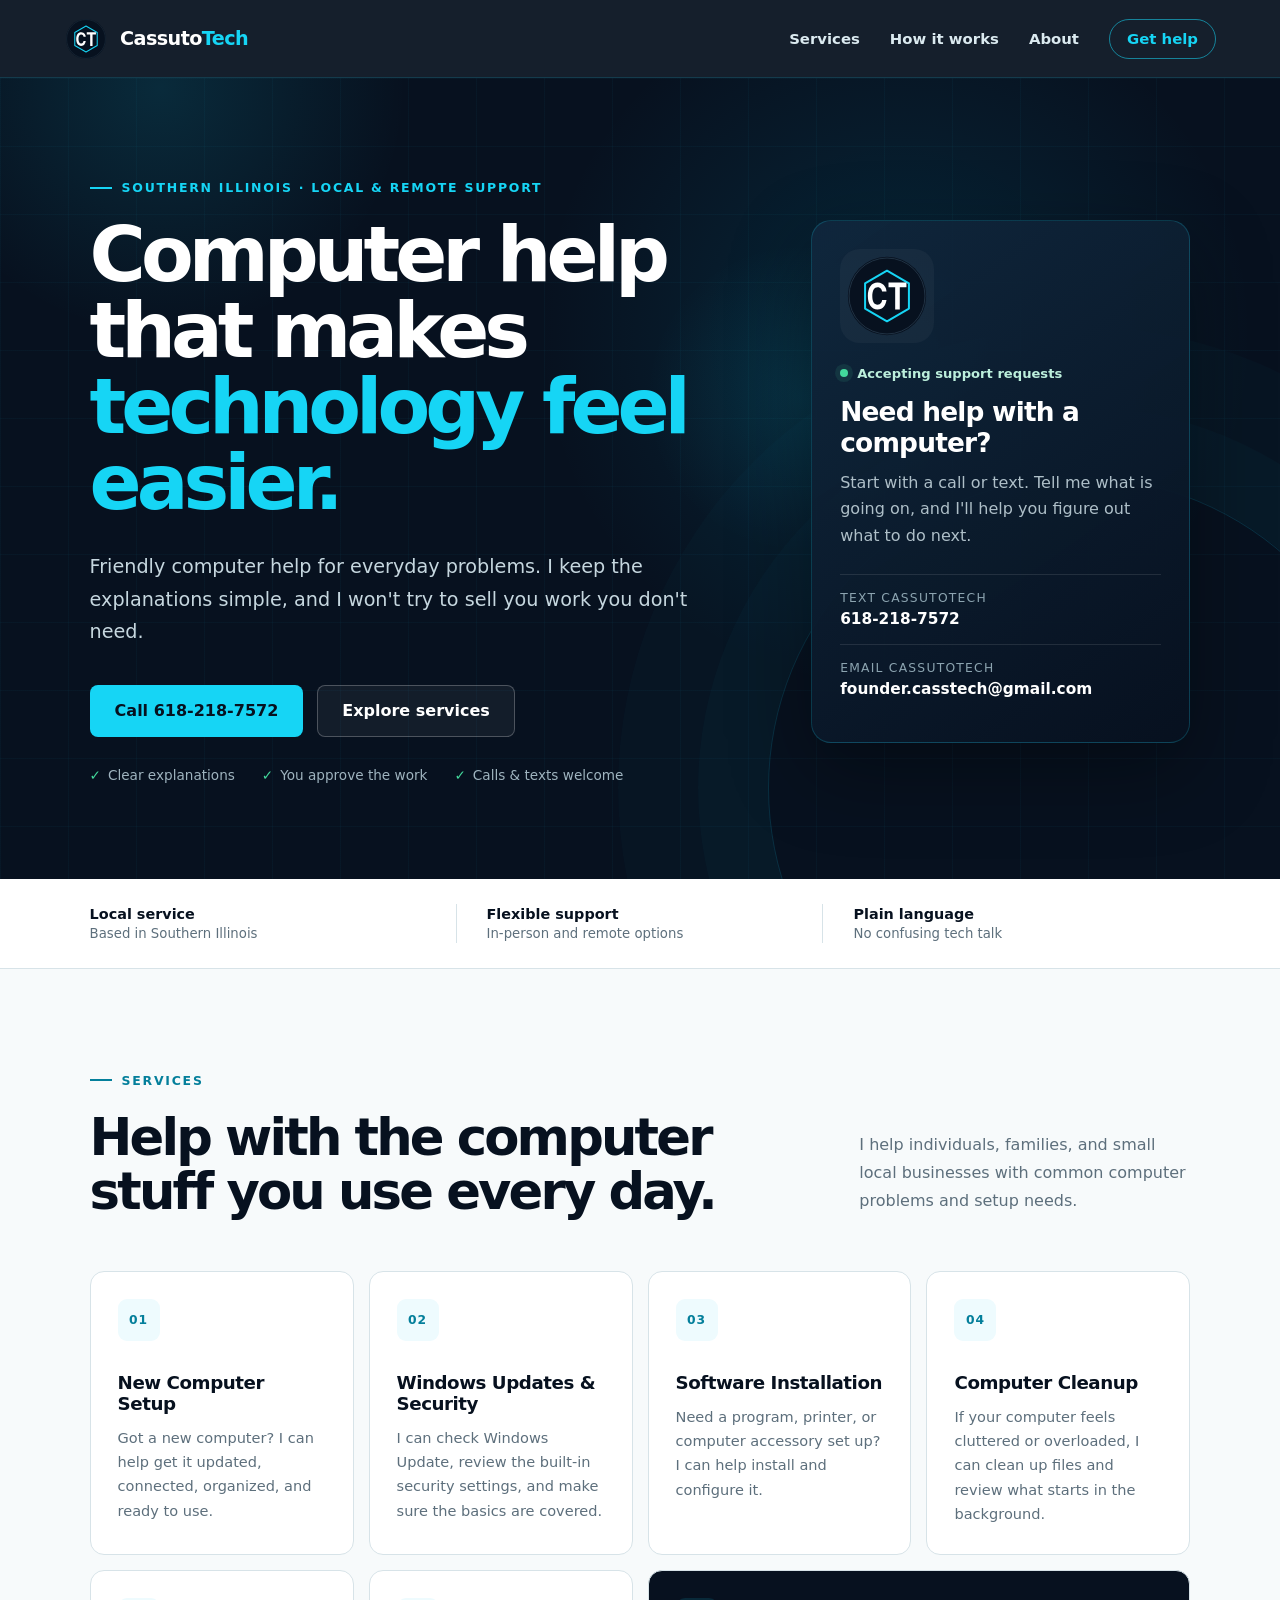
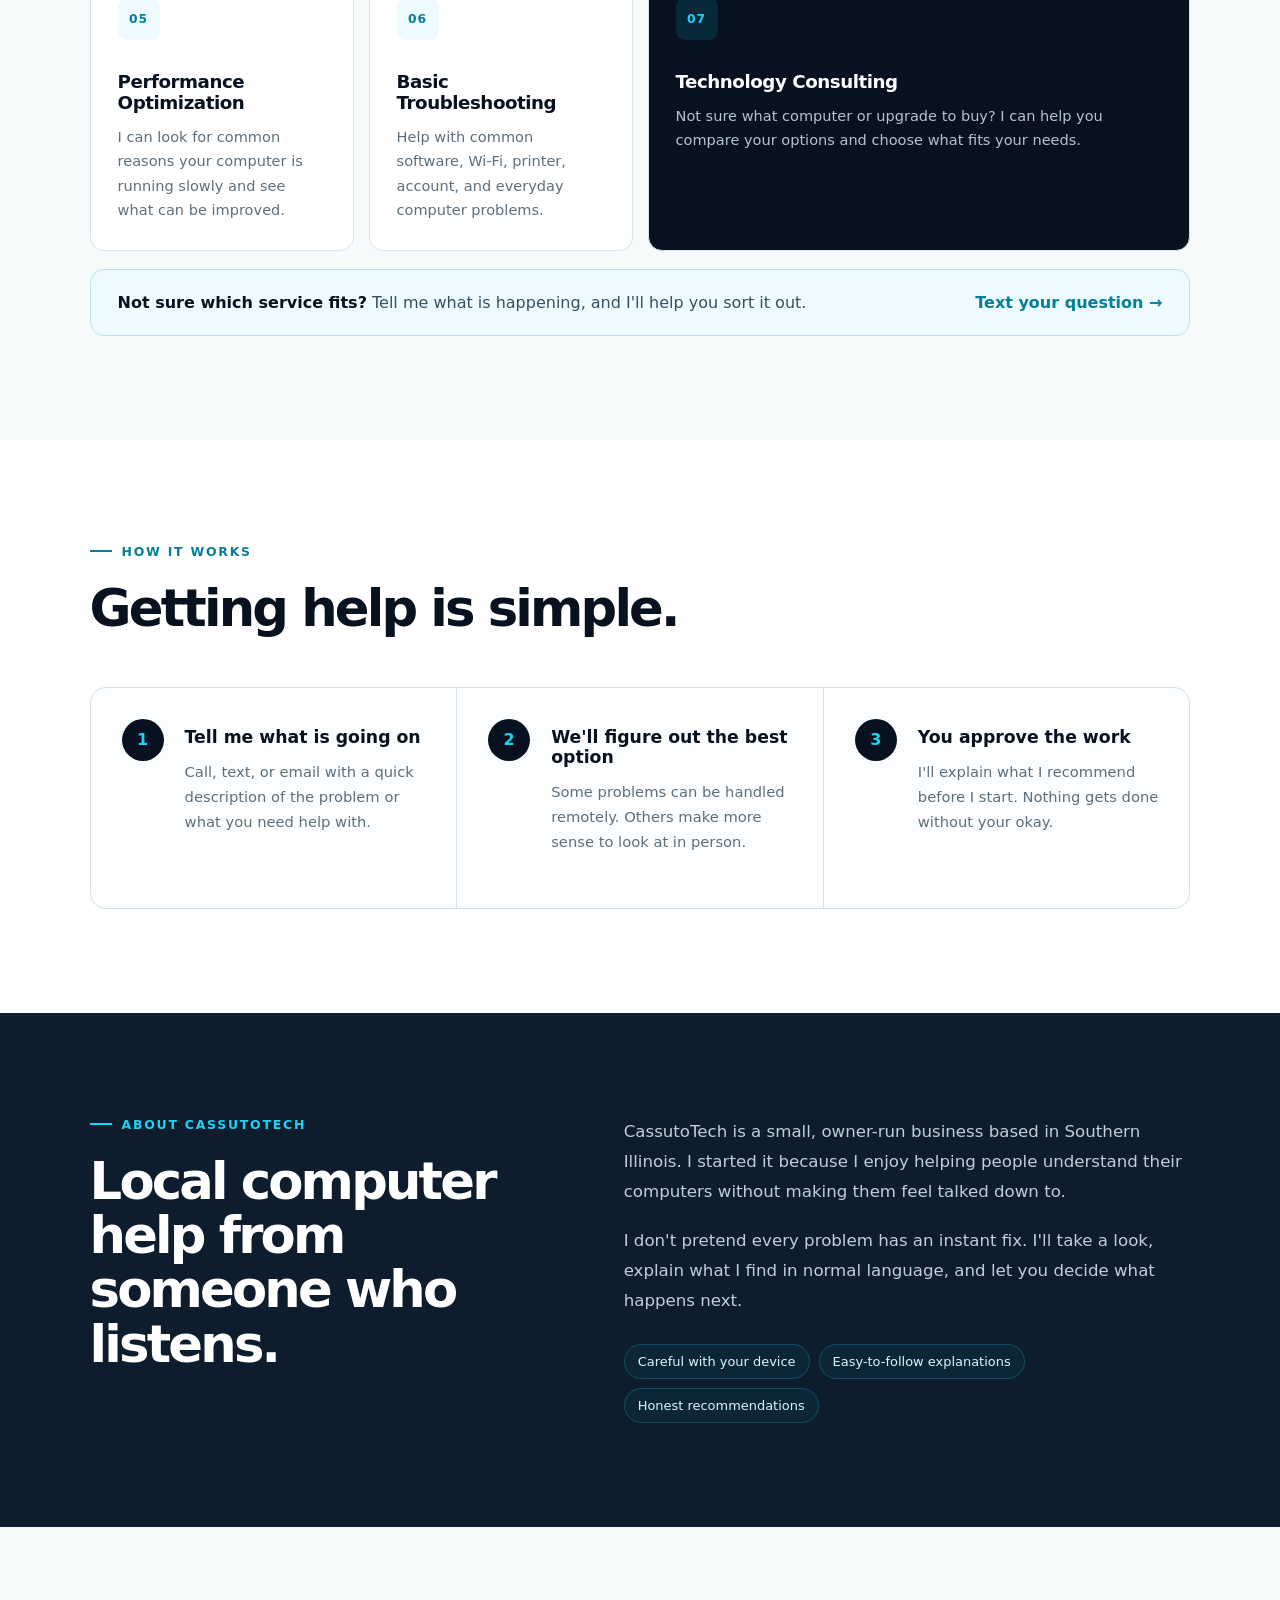
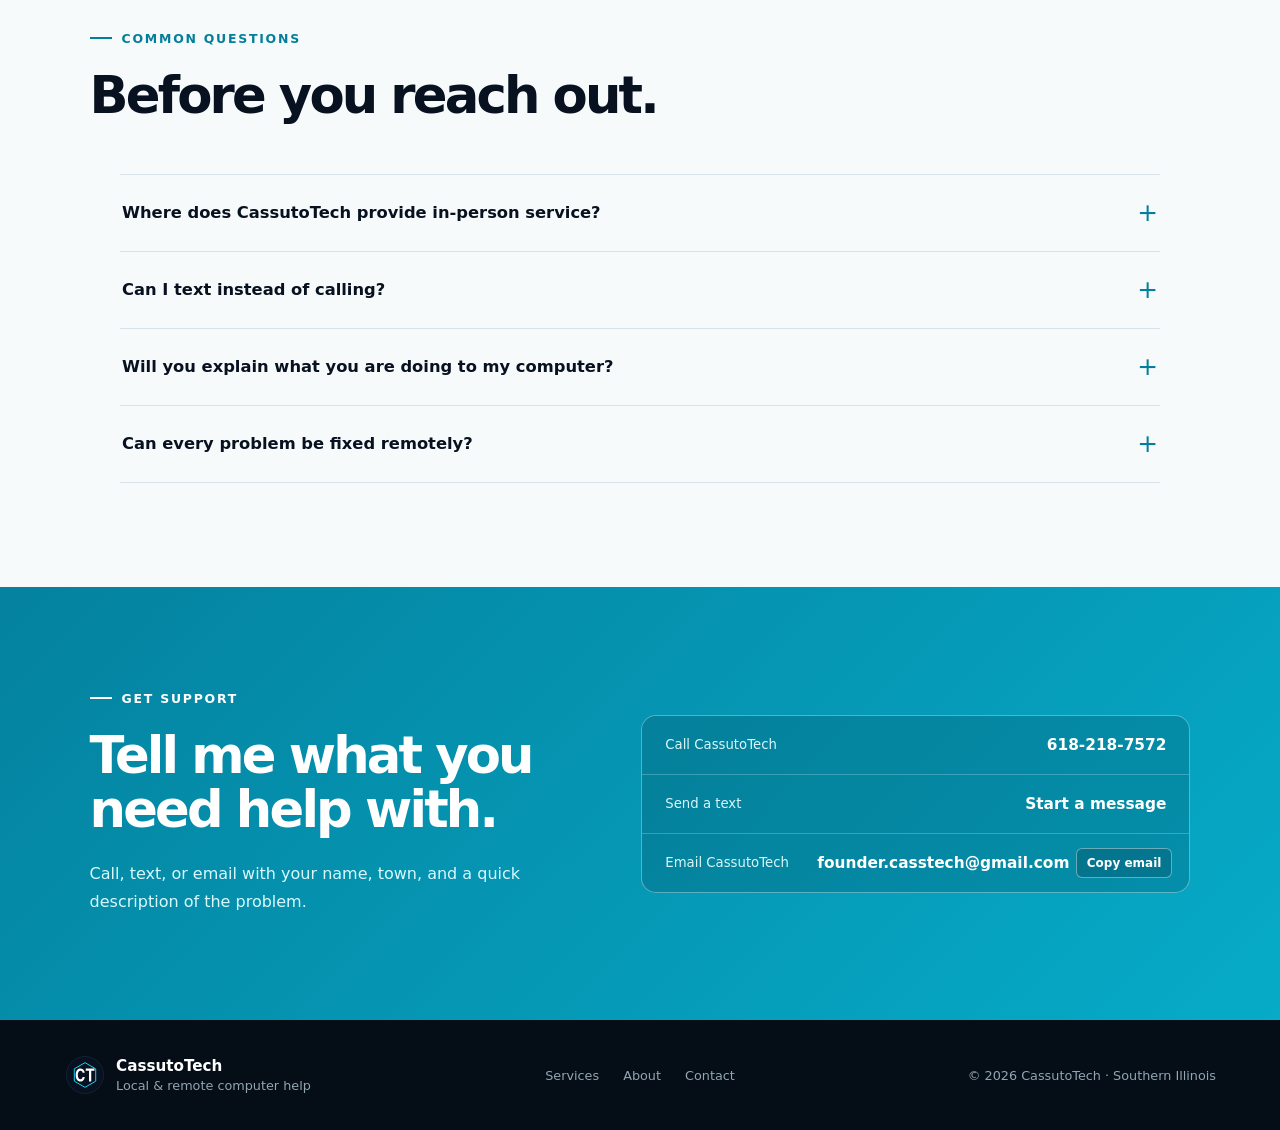
==== index.html @ 9959cf37 "Add files via upload" ====
<!doctype html>
<html lang="en">
<head>
  <meta charset="utf-8">
  <meta name="viewport" content="width=device-width, initial-scale=1">
  <title>CassutoTech | Local &amp; Remote Computer Help</title>
  <meta name="description" content="Local and remote computer help in Southern Illinois. Get help with computer setup, Windows updates, cleanup, troubleshooting, slow performance, and technology questions.">
  <meta name="theme-color" content="#07111f">
  <link rel="canonical" href="https://cassutotech.com/">
  <link rel="icon" href="cassutotech-mark.svg" type="image/svg+xml">
  <meta property="og:title" content="CassutoTech | Local &amp; Remote Computer Help">
  <meta property="og:description" content="Straightforward computer help in Southern Illinois, with remote support available.">
  <meta property="og:url" content="https://cassutotech.com/">
  <meta property="og:type" content="website">
  <meta property="og:site_name" content="CassutoTech">
  <style>
    :root {
      --ink: #07111f;
      --ink-soft: #0d1d2d;
      --cyan: #16d5f5;
      --cyan-deep: #047f9b;
      --ice: #eefbfe;
      --white: #ffffff;
      --text: #172837;
      --muted: #5d6f7c;
      --line: #d7e3e8;
      --success: #43d99c;
    }

    * { box-sizing: border-box; }
    html { scroll-behavior: smooth; scroll-padding-top: 92px; }
    body { margin: 0; background: #f7fafb; color: var(--text); font-family: Inter, system-ui, -apple-system, BlinkMacSystemFont, "Segoe UI", Arial, Helvetica, sans-serif; -webkit-font-smoothing: antialiased; }
    a { color: inherit; text-decoration: none; }
    button, a { -webkit-tap-highlight-color: transparent; }

    .site-header { position: sticky; z-index: 50; top: 0; display: flex; align-items: center; justify-content: space-between; min-height: 78px; padding: 0 5vw; border-bottom: 1px solid rgba(22, 213, 245, 0.16); background: rgba(7, 17, 31, 0.94); color: white; backdrop-filter: blur(16px); }
    .brand { display: inline-flex; align-items: center; gap: 12px; font-size: 1.2rem; font-weight: 760; letter-spacing: -0.03em; }
    .brand img { width: 44px; height: 44px; }
    .brand > span > span { color: var(--cyan); }
    nav { display: flex; align-items: center; gap: 30px; font-size: 0.93rem; font-weight: 590; }
    nav a { color: #dbeaf0; transition: color 160ms ease, border-color 160ms ease, background 160ms ease; }
    nav a:hover, nav a:focus-visible { color: white; }
    .nav-cta { padding: 10px 17px; border: 1px solid rgba(22, 213, 245, 0.55); border-radius: 999px; color: var(--cyan); }
    .nav-cta:hover, .nav-cta:focus-visible { background: var(--cyan); color: var(--ink); }

    .hero { position: relative; display: grid; grid-template-columns: minmax(0, 1.25fr) minmax(340px, 0.75fr); gap: clamp(44px, 7vw, 110px); min-height: 710px; padding: 102px 7vw 96px; overflow: hidden; background: linear-gradient(rgba(22, 213, 245, 0.035) 1px, transparent 1px), linear-gradient(90deg, rgba(22, 213, 245, 0.035) 1px, transparent 1px), radial-gradient(circle at 70% 32%, rgba(0, 163, 205, 0.15), transparent 34%), var(--ink); background-size: 68px 68px, 68px 68px, auto, auto; color: white; }
    .hero::after { content: ""; position: absolute; right: -110px; bottom: -220px; width: 620px; height: 620px; border: 1px solid rgba(22, 213, 245, 0.16); border-radius: 50%; box-shadow: 0 0 0 70px rgba(22, 213, 245, 0.025), 0 0 0 150px rgba(22, 213, 245, 0.018); }
    .hero-glow { position: absolute; border-radius: 50%; pointer-events: none; }
    .hero-glow-one { top: -250px; left: -100px; width: 520px; height: 520px; background: radial-gradient(circle, rgba(22, 213, 245, 0.13), transparent 67%); }
    .hero-glow-two { top: 20%; right: 25%; width: 320px; height: 320px; background: radial-gradient(circle, rgba(22, 213, 245, 0.1), transparent 68%); }
    .hero-content, .hero-card { position: relative; z-index: 2; }
    .hero-content { align-self: center; max-width: 790px; }
    .eyebrow { display: flex; align-items: center; gap: 10px; margin: 0 0 22px; color: var(--cyan-deep); font-size: 0.78rem; font-weight: 760; letter-spacing: 0.14em; text-transform: uppercase; }
    .eyebrow span { display: inline-block; width: 22px; height: 2px; background: currentColor; }
    .hero .eyebrow { color: var(--cyan); }
    .hero h1 { max-width: 850px; margin: 0; font-size: clamp(3.1rem, 6vw, 6.7rem); font-weight: 720; letter-spacing: -0.065em; line-height: 0.99; }
    .hero h1 em { color: var(--cyan); font-style: normal; }
    .hero-copy { max-width: 670px; margin: 30px 0 0; color: #c6d7df; font-size: clamp(1.06rem, 1.5vw, 1.26rem); line-height: 1.7; }
    .hero-actions { display: flex; flex-wrap: wrap; gap: 14px; margin-top: 36px; }
    .button { display: inline-flex; min-height: 52px; align-items: center; justify-content: center; padding: 0 24px; border: 1px solid transparent; border-radius: 8px; font-weight: 720; transition: transform 160ms ease, background 160ms ease, border-color 160ms ease; }
    .button:hover, .button:focus-visible { transform: translateY(-2px); }
    .button-primary { background: var(--cyan); color: var(--ink); }
    .button-primary:hover, .button-primary:focus-visible { background: #70e8fa; }
    .button-secondary { border-color: rgba(255, 255, 255, 0.24); background: rgba(255, 255, 255, 0.05); color: white; }
    .button-secondary:hover, .button-secondary:focus-visible { border-color: rgba(22, 213, 245, 0.6); background: rgba(22, 213, 245, 0.08); }
    .hero-notes { display: flex; flex-wrap: wrap; gap: 16px 27px; margin-top: 30px; color: #9fb4bf; font-size: 0.85rem; }
    .hero-notes span::before { content: "✓"; margin-right: 7px; color: var(--success); font-weight: 800; }

    .hero-card { align-self: center; padding: 28px; border: 1px solid rgba(22, 213, 245, 0.2); border-radius: 20px; background: linear-gradient(145deg, rgba(16, 39, 61, 0.94), rgba(7, 17, 31, 0.97)); box-shadow: 0 28px 80px rgba(0, 0, 0, 0.34); }
    .hero-logo-wrap { display: grid; width: 94px; height: 94px; margin-bottom: 23px; place-items: center; border-radius: 20px; background: rgba(255, 255, 255, 0.035); }
    .hero-logo-wrap img { width: 86px; height: 86px; }
    .status { display: flex; align-items: center; gap: 9px; margin: 0 0 15px; color: #bcefdc; font-size: 0.82rem; font-weight: 650; }
    .status span { width: 8px; height: 8px; border-radius: 50%; background: var(--success); box-shadow: 0 0 0 5px rgba(67, 217, 156, 0.1); }
    .hero-card h2 { margin: 0; font-size: 1.65rem; letter-spacing: -0.03em; }
    .hero-card > p:not(.status) { margin: 12px 0 25px; color: #aebfc8; line-height: 1.65; }
    .contact-row { display: block; padding: 16px 0; border-top: 1px solid rgba(255, 255, 255, 0.1); }
    .contact-row span, .contact-row strong { display: block; }
    .contact-row span { margin-bottom: 5px; color: #8ca4b0; font-size: 0.77rem; text-transform: uppercase; letter-spacing: 0.1em; }
    .contact-row strong { color: white; font-size: 0.96rem; overflow-wrap: anywhere; }
    .contact-row:hover strong, .contact-row:focus-visible strong { color: var(--cyan); }

    .trust-strip { display: grid; grid-template-columns: repeat(3, 1fr); padding: 25px 7vw; border-bottom: 1px solid var(--line); background: white; }
    .trust-strip p { margin: 0; padding: 2px 30px; border-right: 1px solid var(--line); }
    .trust-strip p:first-child { padding-left: 0; }
    .trust-strip p:last-child { border-right: 0; }
    .trust-strip strong, .trust-strip span { display: block; }
    .trust-strip strong { margin-bottom: 4px; color: var(--ink); font-size: 0.9rem; }
    .trust-strip span { color: var(--muted); font-size: 0.83rem; }

    .section { padding: 104px 7vw; }
    .section-heading { display: grid; grid-template-columns: minmax(0, 1fr) minmax(280px, 0.48fr); gap: 80px; max-width: 1340px; margin: 0 auto 52px; align-items: end; }
    .section-heading.compact { display: block; }
    .section-heading h2, .about-panel h2, .contact-copy h2 { margin: 0; color: var(--ink); font-size: clamp(2.25rem, 4vw, 4.2rem); letter-spacing: -0.055em; line-height: 1.06; }
    .section-heading > p { margin: 0 0 4px; color: var(--muted); font-size: 1rem; line-height: 1.75; }
    .services-section { background: #f7fafb; }
    .service-grid { display: grid; grid-template-columns: repeat(4, minmax(0, 1fr)); gap: 15px; max-width: 1340px; margin: 0 auto; }
    .service-card { position: relative; min-height: 258px; padding: 27px; overflow: hidden; border: 1px solid var(--line); border-radius: 14px; background: white; transition: transform 180ms ease, border-color 180ms ease, box-shadow 180ms ease; }
    .service-card:hover { transform: translateY(-4px); border-color: rgba(4, 127, 155, 0.55); box-shadow: 0 18px 45px rgba(23, 40, 55, 0.08); }
    .service-card:last-child { grid-column: span 2; background: var(--ink); color: white; }
    .service-number { display: inline-grid; width: 42px; height: 42px; margin-bottom: 31px; place-items: center; border-radius: 9px; background: var(--ice); color: var(--cyan-deep); font-size: 0.77rem; font-weight: 800; letter-spacing: 0.08em; }
    .service-card:last-child .service-number { background: rgba(22, 213, 245, 0.12); color: var(--cyan); }
    .service-card h3 { margin: 0 0 12px; color: var(--ink); font-size: 1.14rem; letter-spacing: -0.025em; }
    .service-card:last-child h3 { color: white; }
    .service-card p { margin: 0; color: var(--muted); font-size: 0.91rem; line-height: 1.68; }
    .service-card:last-child p { max-width: 560px; color: #b3c5cd; }
    .services-cta { display: flex; align-items: center; justify-content: space-between; gap: 24px; max-width: 1340px; margin: 18px auto 0; padding: 23px 27px; border: 1px solid #b9e4ec; border-radius: 14px; background: var(--ice); }
    .services-cta p { margin: 0; color: #34505f; }
    .services-cta strong { color: var(--ink); }
    .services-cta a { flex: 0 0 auto; color: var(--cyan-deep); font-weight: 750; }
    .services-cta a:hover, .services-cta a:focus-visible { text-decoration: underline; }

    .process-section { background: white; }
    .steps { display: grid; grid-template-columns: repeat(3, 1fr); gap: 1px; max-width: 1340px; margin: 0 auto; overflow: hidden; border: 1px solid var(--line); border-radius: 16px; background: var(--line); }
    .steps article { display: flex; gap: 21px; min-height: 220px; padding: 31px; background: #fbfdfe; }
    .steps article > span { display: grid; flex: 0 0 42px; width: 42px; height: 42px; place-items: center; border-radius: 50%; background: var(--ink); color: var(--cyan); font-weight: 760; }
    .steps h3 { margin: 8px 0 12px; color: var(--ink); font-size: 1.08rem; }
    .steps p { margin: 0; color: var(--muted); font-size: 0.92rem; line-height: 1.7; }

    .about-section { background: var(--ink-soft); }
    .about-panel { display: grid; grid-template-columns: minmax(0, 0.85fr) minmax(360px, 1.15fr); gap: 9vw; max-width: 1340px; margin: 0 auto; }
    .about-panel h2 { color: white; }
    .about-panel .eyebrow { color: var(--cyan); }
    .about-copy > p { margin: 0 0 19px; color: #bed0d8; font-size: 1.04rem; line-height: 1.8; }
    .values { display: flex; flex-wrap: wrap; gap: 9px; margin-top: 28px; }
    .values span { padding: 9px 13px; border: 1px solid rgba(22, 213, 245, 0.22); border-radius: 999px; background: rgba(22, 213, 245, 0.05); color: #d7f7fc; font-size: 0.81rem; }

    .faq-section { background: #f7fafb; }
    .faq-list { max-width: 1040px; margin: 0 auto; border-top: 1px solid var(--line); }
    .faq-list details { border-bottom: 1px solid var(--line); }
    .faq-list summary { display: flex; min-height: 76px; align-items: center; justify-content: space-between; gap: 24px; padding: 17px 2px; color: var(--ink); cursor: pointer; font-size: 1.02rem; font-weight: 700; list-style: none; }
    .faq-list summary::-webkit-details-marker { display: none; }
    .faq-list summary span { color: var(--cyan-deep); font-size: 1.55rem; font-weight: 400; transition: transform 160ms ease; }
    .faq-list details[open] summary span { transform: rotate(45deg); }
    .faq-list details p { max-width: 810px; margin: -4px 0 23px; color: var(--muted); line-height: 1.75; }

    .contact-section { display: grid; grid-template-columns: minmax(0, 0.9fr) minmax(380px, 1.1fr); gap: 8vw; padding: 104px 7vw; background: linear-gradient(135deg, #04829f, #06abc8); color: white; }
    .contact-copy h2 { color: white; }
    .contact-copy > p:last-child { max-width: 600px; margin: 24px 0 0; color: #daf9fd; line-height: 1.75; }
    .eyebrow.light { color: white; }
    .contact-options { align-self: center; overflow: hidden; border: 1px solid rgba(255, 255, 255, 0.35); border-radius: 15px; background: rgba(5, 39, 55, 0.18); }
    .contact-options > a, .email-option { border-bottom: 1px solid rgba(255, 255, 255, 0.22); }
    .contact-options > a, .email-option > a { display: flex; align-items: center; justify-content: space-between; gap: 20px; padding: 20px 23px; }
    .contact-options > a:hover, .contact-options > a:focus-visible, .email-option > a:hover, .email-option > a:focus-visible { background: rgba(255, 255, 255, 0.1); }
    .contact-options span { color: #d8f7fb; font-size: 0.83rem; }
    .contact-options strong { overflow-wrap: anywhere; text-align: right; font-size: 0.96rem; }
    .email-option { position: relative; border-bottom: 0; }
    .email-option > a { padding-right: 120px; }
    .email-option button { position: absolute; top: 50%; right: 17px; padding: 7px 10px; transform: translateY(-50%); border: 1px solid rgba(255, 255, 255, 0.4); border-radius: 6px; background: rgba(5, 39, 55, 0.22); color: white; cursor: pointer; font: inherit; font-size: 0.75rem; font-weight: 700; }
    .email-option button:hover, .email-option button:focus-visible { background: rgba(255, 255, 255, 0.18); }

    footer { display: grid; grid-template-columns: 1fr auto 1fr; align-items: center; gap: 40px; padding: 34px 5vw; background: #050d17; color: #91a6b1; font-size: 0.8rem; }
    .footer-brand { display: flex; align-items: center; gap: 10px; }
    .footer-brand img { width: 42px; height: 42px; }
    .footer-brand strong, .footer-brand span { display: block; }
    .footer-brand strong { margin-bottom: 3px; color: white; font-size: 0.95rem; }
    .footer-links { display: flex; gap: 24px; }
    .footer-links a:hover, .footer-links a:focus-visible { color: var(--cyan); }
    footer > p { margin: 0; text-align: right; }
    :focus-visible { outline: 3px solid #f3b548; outline-offset: 4px; }

    @media (max-width: 1120px) {
      .hero { grid-template-columns: minmax(0, 1fr) 350px; gap: 42px; }
      .service-grid { grid-template-columns: repeat(2, minmax(0, 1fr)); }
      .service-card:last-child { grid-column: span 2; }
      .steps article { padding: 26px 22px; }
    }

    @media (max-width: 860px) {
      .site-header { min-height: 70px; }
      nav { gap: 16px; }
      nav a:not(.nav-cta) { display: none; }
      .hero { grid-template-columns: 1fr; min-height: auto; padding-top: 78px; }
      .hero-content { max-width: 720px; }
      .hero-card { max-width: 620px; }
      .trust-strip { grid-template-columns: 1fr; }
      .trust-strip p, .trust-strip p:first-child { padding: 15px 0; border-right: 0; border-bottom: 1px solid var(--line); }
      .trust-strip p:last-child { border-bottom: 0; }
      .section-heading, .about-panel, .contact-section { grid-template-columns: 1fr; gap: 38px; }
      .steps { grid-template-columns: 1fr; }
      .steps article { min-height: auto; }
      footer { grid-template-columns: 1fr; gap: 24px; }
      footer > p { text-align: left; }
    }

    @media (max-width: 590px) {
      .site-header { padding: 0 18px; }
      .brand img { width: 40px; height: 40px; }
      .brand { font-size: 1.05rem; }
      .nav-cta { padding: 8px 13px; }
      .hero, .section, .contact-section { padding-right: 20px; padding-left: 20px; }
      .hero { padding-top: 64px; padding-bottom: 65px; }
      .hero h1 { font-size: clamp(2.8rem, 15vw, 4rem); }
      .button { width: 100%; }
      .hero-notes { display: grid; gap: 10px; }
      .hero-card { padding: 22px; }
      .section { padding-top: 75px; padding-bottom: 75px; }
      .section-heading { margin-bottom: 35px; }
      .service-grid { grid-template-columns: 1fr; }
      .service-card:last-child { grid-column: auto; }
      .services-cta { align-items: flex-start; flex-direction: column; }
      .about-panel { grid-template-columns: 1fr; }
      .contact-section { padding-top: 75px; padding-bottom: 75px; }
      .contact-options > a, .email-option > a { align-items: flex-start; flex-direction: column; gap: 5px; }
      .contact-options strong { text-align: left; }
      .email-option > a { padding-right: 23px; padding-bottom: 56px; }
      .email-option button { top: auto; right: auto; bottom: 16px; left: 23px; transform: none; }
      .footer-links { flex-wrap: wrap; }
    }

    @media (prefers-reduced-motion: reduce) {
      html { scroll-behavior: auto; }
      *, *::before, *::after { transition-duration: 0.01ms !important; }
    }
  </style>
  <script type="application/ld+json">
    {
      "@context": "https://schema.org",
      "@type": "ProfessionalService",
      "name": "CassutoTech",
      "url": "https://cassutotech.com",
      "email": "founder.casstech@gmail.com",
      "telephone": "+1-618-218-7572",
      "areaServed": "Southern Illinois",
      "description": "Local and remote computer help, Windows setup, cleanup, troubleshooting, performance optimization, and technology consulting."
    }
  </script>
</head>
<body>
  <header class="site-header">
    <a class="brand" href="#top" aria-label="CassutoTech home">
      <img src="cassutotech-mark.svg" alt="">
      <span>Cassuto<span>Tech</span></span>
    </a>
    <nav aria-label="Main navigation">
      <a href="#services">Services</a>
      <a href="#process">How it works</a>
      <a href="#about">About</a>
      <a class="nav-cta" href="#contact">Get help</a>
    </nav>
  </header>

  <main id="top">
    <section class="hero">
      <div class="hero-glow hero-glow-one"></div>
      <div class="hero-glow hero-glow-two"></div>
      <div class="hero-content">
        <p class="eyebrow"><span></span> Southern Illinois · Local &amp; remote support</p>
        <h1>Computer help that makes <em>technology feel easier.</em></h1>
        <p class="hero-copy">Friendly computer help for everyday problems. I keep the explanations simple, and I won't try to sell you work you don't need.</p>
        <div class="hero-actions">
          <a class="button button-primary" href="tel:+16182187572">Call 618-218-7572</a>
          <a class="button button-secondary" href="#services">Explore services</a>
        </div>
        <div class="hero-notes" aria-label="Service highlights">
          <span>Clear explanations</span>
          <span>You approve the work</span>
          <span>Calls &amp; texts welcome</span>
        </div>
      </div>

      <aside class="hero-card" aria-label="CassutoTech contact card">
        <div class="hero-logo-wrap"><img src="cassutotech-mark.svg" alt="CassutoTech CT logo"></div>
        <p class="status"><span></span> Accepting support requests</p>
        <h2>Need help with a computer?</h2>
        <p>Start with a call or text. Tell me what is going on, and I'll help you figure out what to do next.</p>
        <a class="contact-row" href="sms:+16182187572"><span>Text CassutoTech</span><strong>618-218-7572</strong></a>
        <a class="contact-row" href="mailto:founder.casstech@gmail.com?subject=CassutoTech%20Support%20Request"><span>Email CassutoTech</span><strong>founder.casstech@gmail.com</strong></a>
      </aside>
    </section>

    <section class="trust-strip" aria-label="Why choose CassutoTech">
      <p><strong>Local service</strong><span>Based in Southern Illinois</span></p>
      <p><strong>Flexible support</strong><span>In-person and remote options</span></p>
      <p><strong>Plain language</strong><span>No confusing tech talk</span></p>
    </section>

    <section class="section services-section" id="services">
      <div class="section-heading">
        <div><p class="eyebrow"><span></span> Services</p><h2>Help with the computer stuff you use every day.</h2></div>
        <p>I help individuals, families, and small local businesses with common computer problems and setup needs.</p>
      </div>
      <div class="service-grid">
        <article class="service-card"><span class="service-number">01</span><h3>New Computer Setup</h3><p>Got a new computer? I can help get it updated, connected, organized, and ready to use.</p></article>
        <article class="service-card"><span class="service-number">02</span><h3>Windows Updates &amp; Security</h3><p>I can check Windows Update, review the built-in security settings, and make sure the basics are covered.</p></article>
        <article class="service-card"><span class="service-number">03</span><h3>Software Installation</h3><p>Need a program, printer, or computer accessory set up? I can help install and configure it.</p></article>
        <article class="service-card"><span class="service-number">04</span><h3>Computer Cleanup</h3><p>If your computer feels cluttered or overloaded, I can clean up files and review what starts in the background.</p></article>
        <article class="service-card"><span class="service-number">05</span><h3>Performance Optimization</h3><p>I can look for common reasons your computer is running slowly and see what can be improved.</p></article>
        <article class="service-card"><span class="service-number">06</span><h3>Basic Troubleshooting</h3><p>Help with common software, Wi-Fi, printer, account, and everyday computer problems.</p></article>
        <article class="service-card"><span class="service-number">07</span><h3>Technology Consulting</h3><p>Not sure what computer or upgrade to buy? I can help you compare your options and choose what fits your needs.</p></article>
      </div>
      <div class="services-cta">
        <p><strong>Not sure which service fits?</strong> Tell me what is happening, and I'll help you sort it out.</p>
        <a href="sms:+16182187572">Text your question <span aria-hidden="true">→</span></a>
      </div>
    </section>

    <section class="section process-section" id="process">
      <div class="section-heading compact"><div><p class="eyebrow"><span></span> How it works</p><h2>Getting help is simple.</h2></div></div>
      <div class="steps">
        <article><span>1</span><div><h3>Tell me what is going on</h3><p>Call, text, or email with a quick description of the problem or what you need help with.</p></div></article>
        <article><span>2</span><div><h3>We'll figure out the best option</h3><p>Some problems can be handled remotely. Others make more sense to look at in person.</p></div></article>
        <article><span>3</span><div><h3>You approve the work</h3><p>I'll explain what I recommend before I start. Nothing gets done without your okay.</p></div></article>
      </div>
    </section>

    <section class="section about-section" id="about">
      <div class="about-panel">
        <div><p class="eyebrow"><span></span> About CassutoTech</p><h2>Local computer help from someone who listens.</h2></div>
        <div class="about-copy">
          <p>CassutoTech is a small, owner-run business based in Southern Illinois. I started it because I enjoy helping people understand their computers without making them feel talked down to.</p>
          <p>I don't pretend every problem has an instant fix. I'll take a look, explain what I find in normal language, and let you decide what happens next.</p>
          <div class="values"><span>Careful with your device</span><span>Easy-to-follow explanations</span><span>Honest recommendations</span></div>
        </div>
      </div>
    </section>

    <section class="section faq-section">
      <div class="section-heading compact"><div><p class="eyebrow"><span></span> Common questions</p><h2>Before you reach out.</h2></div></div>
      <div class="faq-list">
        <details><summary>Where does CassutoTech provide in-person service?<span aria-hidden="true">+</span></summary><p>CassutoTech is based in Southern Illinois. Send me your town or ZIP code and I'll let you know if in-person service is available in your area. Remote help is also available for many common computer problems.</p></details>
        <details><summary>Can I text instead of calling?<span aria-hidden="true">+</span></summary><p>Yes. You can call or text 618-218-7572. Just include your first name and a quick description of what you need help with.</p></details>
        <details><summary>Will you explain what you are doing to my computer?<span aria-hidden="true">+</span></summary><p>Yes. I'll explain what I recommend in normal language and get your approval before I start working on anything.</p></details>
        <details><summary>Can every problem be fixed remotely?<span aria-hidden="true">+</span></summary><p>No. Some hardware, internet, or startup problems need to be looked at in person. I'll help you figure out which option makes the most sense.</p></details>
      </div>
    </section>

    <section class="contact-section" id="contact">
      <div class="contact-copy">
        <p class="eyebrow light"><span></span> Get support</p>
        <h2>Tell me what you need help with.</h2>
        <p>Call, text, or email with your name, town, and a quick description of the problem.</p>
      </div>
      <div class="contact-options">
        <a href="tel:+16182187572"><span>Call CassutoTech</span><strong>618-218-7572</strong></a>
        <a href="sms:+16182187572"><span>Send a text</span><strong>Start a message</strong></a>
        <div class="email-option">
          <a href="mailto:founder.casstech@gmail.com?subject=CassutoTech%20Support%20Request"><span>Email CassutoTech</span><strong>founder.casstech@gmail.com</strong></a>
          <button id="copy-email" type="button" aria-live="polite">Copy email</button>
        </div>
      </div>
    </section>
  </main>

  <footer>
    <div class="footer-brand"><img src="cassutotech-mark.svg" alt=""><div><strong>CassutoTech</strong><span>Local &amp; remote computer help</span></div></div>
    <div class="footer-links"><a href="#services">Services</a><a href="#about">About</a><a href="#contact">Contact</a></div>
    <p>© <span id="year">2026</span> CassutoTech · Southern Illinois</p>
  </footer>

  <script>
    document.getElementById("year").textContent = new Date().getFullYear();
    const copyButton = document.getElementById("copy-email");
    copyButton.addEventListener("click", async () => {
      const email = "founder.casstech@gmail.com";
      try {
        await navigator.clipboard.writeText(email);
        copyButton.textContent = "Copied";
        window.setTimeout(() => { copyButton.textContent = "Copy email"; }, 2200);
      } catch {
        window.location.href = "mailto:" + email + "?subject=CassutoTech%20Support%20Request";
      }
    });
  </script>
</body>
</html>
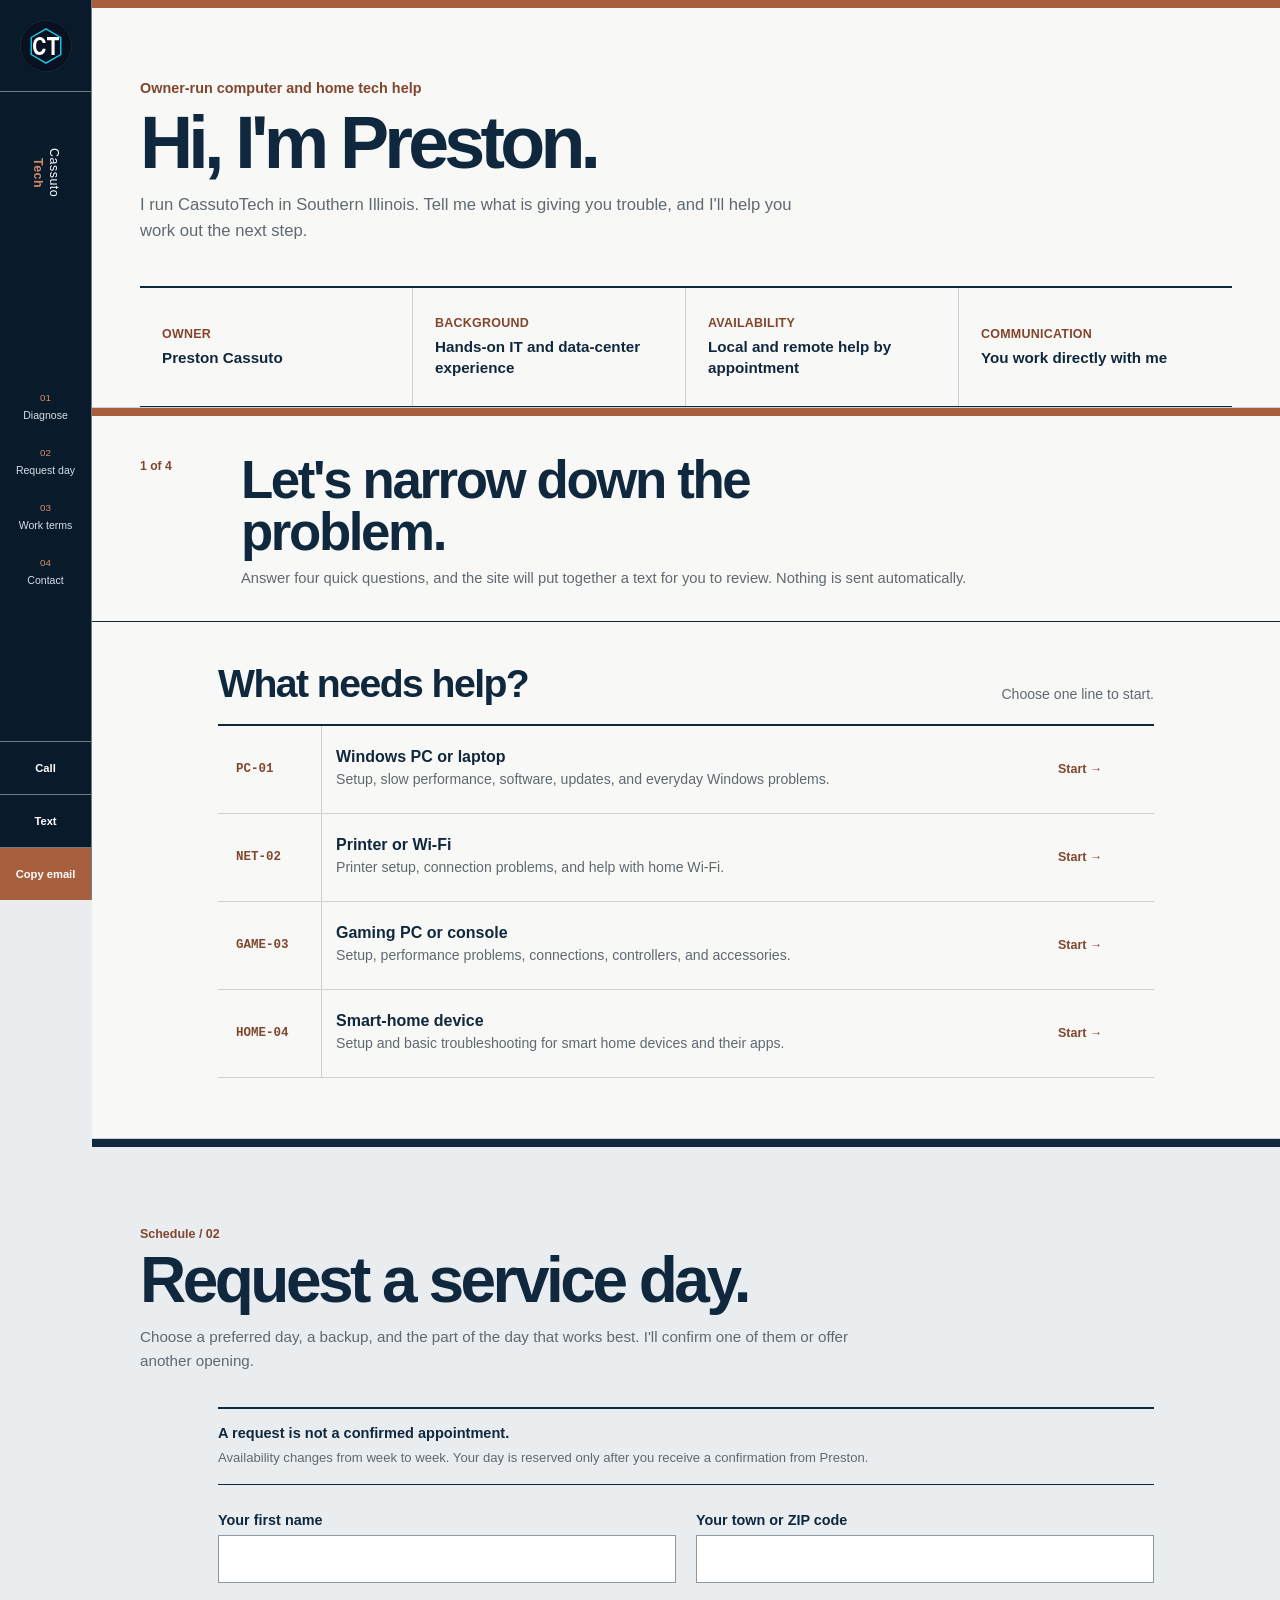
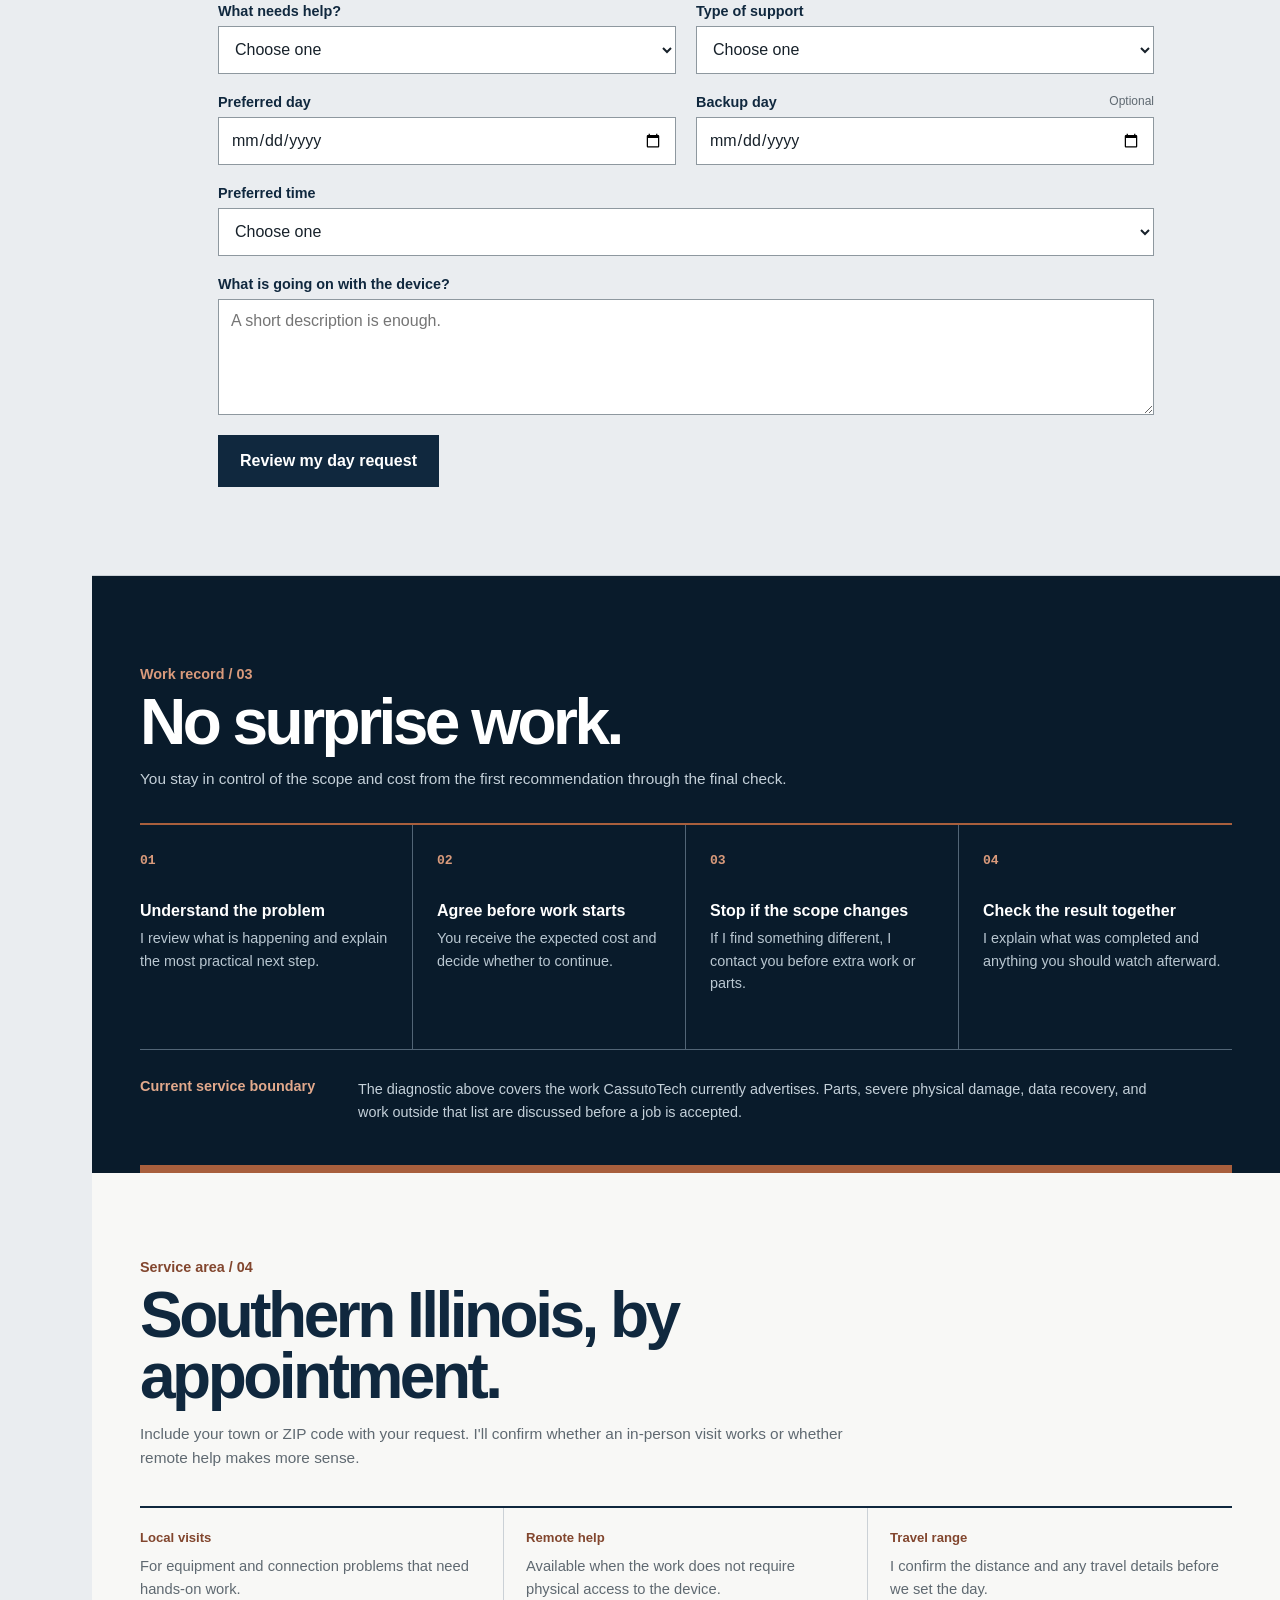
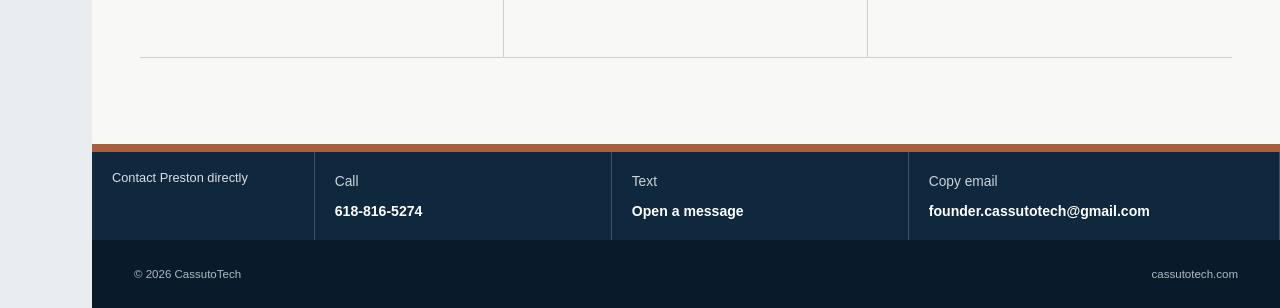
==== commit b427239f: "Add files via upload" ====
--- a/index.html
+++ b/index.html
@@ -3,363 +3,151 @@
 <head>
   <meta charset="utf-8">
   <meta name="viewport" content="width=device-width, initial-scale=1">
-  <title>CassutoTech | Local &amp; Remote Computer Help</title>
-  <meta name="description" content="Local and remote computer help in Southern Illinois. Get help with computer setup, Windows updates, cleanup, troubleshooting, slow performance, and technology questions.">
-  <meta name="theme-color" content="#07111f">
+  <meta name="theme-color" content="#10283e">
+  <title>CassutoTech | Home Tech Help in Southern Illinois</title>
+  <meta name="description" content="Owner-run help with Windows computers, printers, Wi-Fi, gaming systems, and smart home devices in Southern Illinois.">
+  <meta name="keywords" content="Southern Illinois computer help, local IT support, Windows troubleshooting, printer help, Wi-Fi help, gaming computer help, smart home setup, CassutoTech">
   <link rel="canonical" href="https://cassutotech.com/">
   <link rel="icon" href="cassutotech-mark.svg" type="image/svg+xml">
-  <meta property="og:title" content="CassutoTech | Local &amp; Remote Computer Help">
-  <meta property="og:description" content="Straightforward computer help in Southern Illinois, with remote support available.">
+  <link rel="stylesheet" href="styles.css">
+  <meta property="og:title" content="CassutoTech | Home Tech Help in Southern Illinois">
+  <meta property="og:description" content="Answer four quick questions and prepare a text for Preston at CassutoTech.">
   <meta property="og:url" content="https://cassutotech.com/">
+  <meta property="og:site_name" content="CassutoTech">
   <meta property="og:type" content="website">
-  <meta property="og:site_name" content="CassutoTech">
-  <style>
-    :root {
-      --ink: #07111f;
-      --ink-soft: #0d1d2d;
-      --cyan: #16d5f5;
-      --cyan-deep: #047f9b;
-      --ice: #eefbfe;
-      --white: #ffffff;
-      --text: #172837;
-      --muted: #5d6f7c;
-      --line: #d7e3e8;
-      --success: #43d99c;
-    }
-
-    * { box-sizing: border-box; }
-    html { scroll-behavior: smooth; scroll-padding-top: 92px; }
-    body { margin: 0; background: #f7fafb; color: var(--text); font-family: Inter, system-ui, -apple-system, BlinkMacSystemFont, "Segoe UI", Arial, Helvetica, sans-serif; -webkit-font-smoothing: antialiased; }
-    a { color: inherit; text-decoration: none; }
-    button, a { -webkit-tap-highlight-color: transparent; }
-
-    .site-header { position: sticky; z-index: 50; top: 0; display: flex; align-items: center; justify-content: space-between; min-height: 78px; padding: 0 5vw; border-bottom: 1px solid rgba(22, 213, 245, 0.16); background: rgba(7, 17, 31, 0.94); color: white; backdrop-filter: blur(16px); }
-    .brand { display: inline-flex; align-items: center; gap: 12px; font-size: 1.2rem; font-weight: 760; letter-spacing: -0.03em; }
-    .brand img { width: 44px; height: 44px; }
-    .brand > span > span { color: var(--cyan); }
-    nav { display: flex; align-items: center; gap: 30px; font-size: 0.93rem; font-weight: 590; }
-    nav a { color: #dbeaf0; transition: color 160ms ease, border-color 160ms ease, background 160ms ease; }
-    nav a:hover, nav a:focus-visible { color: white; }
-    .nav-cta { padding: 10px 17px; border: 1px solid rgba(22, 213, 245, 0.55); border-radius: 999px; color: var(--cyan); }
-    .nav-cta:hover, .nav-cta:focus-visible { background: var(--cyan); color: var(--ink); }
-
-    .hero { position: relative; display: grid; grid-template-columns: minmax(0, 1.25fr) minmax(340px, 0.75fr); gap: clamp(44px, 7vw, 110px); min-height: 710px; padding: 102px 7vw 96px; overflow: hidden; background: linear-gradient(rgba(22, 213, 245, 0.035) 1px, transparent 1px), linear-gradient(90deg, rgba(22, 213, 245, 0.035) 1px, transparent 1px), radial-gradient(circle at 70% 32%, rgba(0, 163, 205, 0.15), transparent 34%), var(--ink); background-size: 68px 68px, 68px 68px, auto, auto; color: white; }
-    .hero::after { content: ""; position: absolute; right: -110px; bottom: -220px; width: 620px; height: 620px; border: 1px solid rgba(22, 213, 245, 0.16); border-radius: 50%; box-shadow: 0 0 0 70px rgba(22, 213, 245, 0.025), 0 0 0 150px rgba(22, 213, 245, 0.018); }
-    .hero-glow { position: absolute; border-radius: 50%; pointer-events: none; }
-    .hero-glow-one { top: -250px; left: -100px; width: 520px; height: 520px; background: radial-gradient(circle, rgba(22, 213, 245, 0.13), transparent 67%); }
-    .hero-glow-two { top: 20%; right: 25%; width: 320px; height: 320px; background: radial-gradient(circle, rgba(22, 213, 245, 0.1), transparent 68%); }
-    .hero-content, .hero-card { position: relative; z-index: 2; }
-    .hero-content { align-self: center; max-width: 790px; }
-    .eyebrow { display: flex; align-items: center; gap: 10px; margin: 0 0 22px; color: var(--cyan-deep); font-size: 0.78rem; font-weight: 760; letter-spacing: 0.14em; text-transform: uppercase; }
-    .eyebrow span { display: inline-block; width: 22px; height: 2px; background: currentColor; }
-    .hero .eyebrow { color: var(--cyan); }
-    .hero h1 { max-width: 850px; margin: 0; font-size: clamp(3.1rem, 6vw, 6.7rem); font-weight: 720; letter-spacing: -0.065em; line-height: 0.99; }
-    .hero h1 em { color: var(--cyan); font-style: normal; }
-    .hero-copy { max-width: 670px; margin: 30px 0 0; color: #c6d7df; font-size: clamp(1.06rem, 1.5vw, 1.26rem); line-height: 1.7; }
-    .hero-actions { display: flex; flex-wrap: wrap; gap: 14px; margin-top: 36px; }
-    .button { display: inline-flex; min-height: 52px; align-items: center; justify-content: center; padding: 0 24px; border: 1px solid transparent; border-radius: 8px; font-weight: 720; transition: transform 160ms ease, background 160ms ease, border-color 160ms ease; }
-    .button:hover, .button:focus-visible { transform: translateY(-2px); }
-    .button-primary { background: var(--cyan); color: var(--ink); }
-    .button-primary:hover, .button-primary:focus-visible { background: #70e8fa; }
-    .button-secondary { border-color: rgba(255, 255, 255, 0.24); background: rgba(255, 255, 255, 0.05); color: white; }
-    .button-secondary:hover, .button-secondary:focus-visible { border-color: rgba(22, 213, 245, 0.6); background: rgba(22, 213, 245, 0.08); }
-    .hero-notes { display: flex; flex-wrap: wrap; gap: 16px 27px; margin-top: 30px; color: #9fb4bf; font-size: 0.85rem; }
-    .hero-notes span::before { content: "✓"; margin-right: 7px; color: var(--success); font-weight: 800; }
-
-    .hero-card { align-self: center; padding: 28px; border: 1px solid rgba(22, 213, 245, 0.2); border-radius: 20px; background: linear-gradient(145deg, rgba(16, 39, 61, 0.94), rgba(7, 17, 31, 0.97)); box-shadow: 0 28px 80px rgba(0, 0, 0, 0.34); }
-    .hero-logo-wrap { display: grid; width: 94px; height: 94px; margin-bottom: 23px; place-items: center; border-radius: 20px; background: rgba(255, 255, 255, 0.035); }
-    .hero-logo-wrap img { width: 86px; height: 86px; }
-    .status { display: flex; align-items: center; gap: 9px; margin: 0 0 15px; color: #bcefdc; font-size: 0.82rem; font-weight: 650; }
-    .status span { width: 8px; height: 8px; border-radius: 50%; background: var(--success); box-shadow: 0 0 0 5px rgba(67, 217, 156, 0.1); }
-    .hero-card h2 { margin: 0; font-size: 1.65rem; letter-spacing: -0.03em; }
-    .hero-card > p:not(.status) { margin: 12px 0 25px; color: #aebfc8; line-height: 1.65; }
-    .contact-row { display: block; padding: 16px 0; border-top: 1px solid rgba(255, 255, 255, 0.1); }
-    .contact-row span, .contact-row strong { display: block; }
-    .contact-row span { margin-bottom: 5px; color: #8ca4b0; font-size: 0.77rem; text-transform: uppercase; letter-spacing: 0.1em; }
-    .contact-row strong { color: white; font-size: 0.96rem; overflow-wrap: anywhere; }
-    .contact-row:hover strong, .contact-row:focus-visible strong { color: var(--cyan); }
-
-    .trust-strip { display: grid; grid-template-columns: repeat(3, 1fr); padding: 25px 7vw; border-bottom: 1px solid var(--line); background: white; }
-    .trust-strip p { margin: 0; padding: 2px 30px; border-right: 1px solid var(--line); }
-    .trust-strip p:first-child { padding-left: 0; }
-    .trust-strip p:last-child { border-right: 0; }
-    .trust-strip strong, .trust-strip span { display: block; }
-    .trust-strip strong { margin-bottom: 4px; color: var(--ink); font-size: 0.9rem; }
-    .trust-strip span { color: var(--muted); font-size: 0.83rem; }
-
-    .section { padding: 104px 7vw; }
-    .section-heading { display: grid; grid-template-columns: minmax(0, 1fr) minmax(280px, 0.48fr); gap: 80px; max-width: 1340px; margin: 0 auto 52px; align-items: end; }
-    .section-heading.compact { display: block; }
-    .section-heading h2, .about-panel h2, .contact-copy h2 { margin: 0; color: var(--ink); font-size: clamp(2.25rem, 4vw, 4.2rem); letter-spacing: -0.055em; line-height: 1.06; }
-    .section-heading > p { margin: 0 0 4px; color: var(--muted); font-size: 1rem; line-height: 1.75; }
-    .services-section { background: #f7fafb; }
-    .service-grid { display: grid; grid-template-columns: repeat(4, minmax(0, 1fr)); gap: 15px; max-width: 1340px; margin: 0 auto; }
-    .service-card { position: relative; min-height: 258px; padding: 27px; overflow: hidden; border: 1px solid var(--line); border-radius: 14px; background: white; transition: transform 180ms ease, border-color 180ms ease, box-shadow 180ms ease; }
-    .service-card:hover { transform: translateY(-4px); border-color: rgba(4, 127, 155, 0.55); box-shadow: 0 18px 45px rgba(23, 40, 55, 0.08); }
-    .service-card:last-child { grid-column: span 2; background: var(--ink); color: white; }
-    .service-number { display: inline-grid; width: 42px; height: 42px; margin-bottom: 31px; place-items: center; border-radius: 9px; background: var(--ice); color: var(--cyan-deep); font-size: 0.77rem; font-weight: 800; letter-spacing: 0.08em; }
-    .service-card:last-child .service-number { background: rgba(22, 213, 245, 0.12); color: var(--cyan); }
-    .service-card h3 { margin: 0 0 12px; color: var(--ink); font-size: 1.14rem; letter-spacing: -0.025em; }
-    .service-card:last-child h3 { color: white; }
-    .service-card p { margin: 0; color: var(--muted); font-size: 0.91rem; line-height: 1.68; }
-    .service-card:last-child p { max-width: 560px; color: #b3c5cd; }
-    .services-cta { display: flex; align-items: center; justify-content: space-between; gap: 24px; max-width: 1340px; margin: 18px auto 0; padding: 23px 27px; border: 1px solid #b9e4ec; border-radius: 14px; background: var(--ice); }
-    .services-cta p { margin: 0; color: #34505f; }
-    .services-cta strong { color: var(--ink); }
-    .services-cta a { flex: 0 0 auto; color: var(--cyan-deep); font-weight: 750; }
-    .services-cta a:hover, .services-cta a:focus-visible { text-decoration: underline; }
-
-    .process-section { background: white; }
-    .steps { display: grid; grid-template-columns: repeat(3, 1fr); gap: 1px; max-width: 1340px; margin: 0 auto; overflow: hidden; border: 1px solid var(--line); border-radius: 16px; background: var(--line); }
-    .steps article { display: flex; gap: 21px; min-height: 220px; padding: 31px; background: #fbfdfe; }
-    .steps article > span { display: grid; flex: 0 0 42px; width: 42px; height: 42px; place-items: center; border-radius: 50%; background: var(--ink); color: var(--cyan); font-weight: 760; }
-    .steps h3 { margin: 8px 0 12px; color: var(--ink); font-size: 1.08rem; }
-    .steps p { margin: 0; color: var(--muted); font-size: 0.92rem; line-height: 1.7; }
-
-    .about-section { background: var(--ink-soft); }
-    .about-panel { display: grid; grid-template-columns: minmax(0, 0.85fr) minmax(360px, 1.15fr); gap: 9vw; max-width: 1340px; margin: 0 auto; }
-    .about-panel h2 { color: white; }
-    .about-panel .eyebrow { color: var(--cyan); }
-    .about-copy > p { margin: 0 0 19px; color: #bed0d8; font-size: 1.04rem; line-height: 1.8; }
-    .values { display: flex; flex-wrap: wrap; gap: 9px; margin-top: 28px; }
-    .values span { padding: 9px 13px; border: 1px solid rgba(22, 213, 245, 0.22); border-radius: 999px; background: rgba(22, 213, 245, 0.05); color: #d7f7fc; font-size: 0.81rem; }
-
-    .faq-section { background: #f7fafb; }
-    .faq-list { max-width: 1040px; margin: 0 auto; border-top: 1px solid var(--line); }
-    .faq-list details { border-bottom: 1px solid var(--line); }
-    .faq-list summary { display: flex; min-height: 76px; align-items: center; justify-content: space-between; gap: 24px; padding: 17px 2px; color: var(--ink); cursor: pointer; font-size: 1.02rem; font-weight: 700; list-style: none; }
-    .faq-list summary::-webkit-details-marker { display: none; }
-    .faq-list summary span { color: var(--cyan-deep); font-size: 1.55rem; font-weight: 400; transition: transform 160ms ease; }
-    .faq-list details[open] summary span { transform: rotate(45deg); }
-    .faq-list details p { max-width: 810px; margin: -4px 0 23px; color: var(--muted); line-height: 1.75; }
-
-    .contact-section { display: grid; grid-template-columns: minmax(0, 0.9fr) minmax(380px, 1.1fr); gap: 8vw; padding: 104px 7vw; background: linear-gradient(135deg, #04829f, #06abc8); color: white; }
-    .contact-copy h2 { color: white; }
-    .contact-copy > p:last-child { max-width: 600px; margin: 24px 0 0; color: #daf9fd; line-height: 1.75; }
-    .eyebrow.light { color: white; }
-    .contact-options { align-self: center; overflow: hidden; border: 1px solid rgba(255, 255, 255, 0.35); border-radius: 15px; background: rgba(5, 39, 55, 0.18); }
-    .contact-options > a, .email-option { border-bottom: 1px solid rgba(255, 255, 255, 0.22); }
-    .contact-options > a, .email-option > a { display: flex; align-items: center; justify-content: space-between; gap: 20px; padding: 20px 23px; }
-    .contact-options > a:hover, .contact-options > a:focus-visible, .email-option > a:hover, .email-option > a:focus-visible { background: rgba(255, 255, 255, 0.1); }
-    .contact-options span { color: #d8f7fb; font-size: 0.83rem; }
-    .contact-options strong { overflow-wrap: anywhere; text-align: right; font-size: 0.96rem; }
-    .email-option { position: relative; border-bottom: 0; }
-    .email-option > a { padding-right: 120px; }
-    .email-option button { position: absolute; top: 50%; right: 17px; padding: 7px 10px; transform: translateY(-50%); border: 1px solid rgba(255, 255, 255, 0.4); border-radius: 6px; background: rgba(5, 39, 55, 0.22); color: white; cursor: pointer; font: inherit; font-size: 0.75rem; font-weight: 700; }
-    .email-option button:hover, .email-option button:focus-visible { background: rgba(255, 255, 255, 0.18); }
-
-    footer { display: grid; grid-template-columns: 1fr auto 1fr; align-items: center; gap: 40px; padding: 34px 5vw; background: #050d17; color: #91a6b1; font-size: 0.8rem; }
-    .footer-brand { display: flex; align-items: center; gap: 10px; }
-    .footer-brand img { width: 42px; height: 42px; }
-    .footer-brand strong, .footer-brand span { display: block; }
-    .footer-brand strong { margin-bottom: 3px; color: white; font-size: 0.95rem; }
-    .footer-links { display: flex; gap: 24px; }
-    .footer-links a:hover, .footer-links a:focus-visible { color: var(--cyan); }
-    footer > p { margin: 0; text-align: right; }
-    :focus-visible { outline: 3px solid #f3b548; outline-offset: 4px; }
-
-    @media (max-width: 1120px) {
-      .hero { grid-template-columns: minmax(0, 1fr) 350px; gap: 42px; }
-      .service-grid { grid-template-columns: repeat(2, minmax(0, 1fr)); }
-      .service-card:last-child { grid-column: span 2; }
-      .steps article { padding: 26px 22px; }
-    }
-
-    @media (max-width: 860px) {
-      .site-header { min-height: 70px; }
-      nav { gap: 16px; }
-      nav a:not(.nav-cta) { display: none; }
-      .hero { grid-template-columns: 1fr; min-height: auto; padding-top: 78px; }
-      .hero-content { max-width: 720px; }
-      .hero-card { max-width: 620px; }
-      .trust-strip { grid-template-columns: 1fr; }
-      .trust-strip p, .trust-strip p:first-child { padding: 15px 0; border-right: 0; border-bottom: 1px solid var(--line); }
-      .trust-strip p:last-child { border-bottom: 0; }
-      .section-heading, .about-panel, .contact-section { grid-template-columns: 1fr; gap: 38px; }
-      .steps { grid-template-columns: 1fr; }
-      .steps article { min-height: auto; }
-      footer { grid-template-columns: 1fr; gap: 24px; }
-      footer > p { text-align: left; }
-    }
-
-    @media (max-width: 590px) {
-      .site-header { padding: 0 18px; }
-      .brand img { width: 40px; height: 40px; }
-      .brand { font-size: 1.05rem; }
-      .nav-cta { padding: 8px 13px; }
-      .hero, .section, .contact-section { padding-right: 20px; padding-left: 20px; }
-      .hero { padding-top: 64px; padding-bottom: 65px; }
-      .hero h1 { font-size: clamp(2.8rem, 15vw, 4rem); }
-      .button { width: 100%; }
-      .hero-notes { display: grid; gap: 10px; }
-      .hero-card { padding: 22px; }
-      .section { padding-top: 75px; padding-bottom: 75px; }
-      .section-heading { margin-bottom: 35px; }
-      .service-grid { grid-template-columns: 1fr; }
-      .service-card:last-child { grid-column: auto; }
-      .services-cta { align-items: flex-start; flex-direction: column; }
-      .about-panel { grid-template-columns: 1fr; }
-      .contact-section { padding-top: 75px; padding-bottom: 75px; }
-      .contact-options > a, .email-option > a { align-items: flex-start; flex-direction: column; gap: 5px; }
-      .contact-options strong { text-align: left; }
-      .email-option > a { padding-right: 23px; padding-bottom: 56px; }
-      .email-option button { top: auto; right: auto; bottom: 16px; left: 23px; transform: none; }
-      .footer-links { flex-wrap: wrap; }
-    }
-
-    @media (prefers-reduced-motion: reduce) {
-      html { scroll-behavior: auto; }
-      *, *::before, *::after { transition-duration: 0.01ms !important; }
-    }
-  </style>
-  <script type="application/ld+json">
-    {
-      "@context": "https://schema.org",
-      "@type": "ProfessionalService",
-      "name": "CassutoTech",
-      "url": "https://cassutotech.com",
-      "email": "founder.casstech@gmail.com",
-      "telephone": "+1-618-218-7572",
-      "areaServed": "Southern Illinois",
-      "description": "Local and remote computer help, Windows setup, cleanup, troubleshooting, performance optimization, and technology consulting."
-    }
-  </script>
+  <script type="application/ld+json">{"@context":"https://schema.org","@type":"ProfessionalService","name":"CassutoTech","url":"https://cassutotech.com","email":"founder.cassutotech@gmail.com","telephone":"+16188165274","areaServed":"Southern Illinois","description":"Owner-run help with Windows computers, printers, Wi-Fi, gaming systems, and smart home devices."}</script>
+  <script src="script.js" defer></script>
 </head>
 <body>
-  <header class="site-header">
-    <a class="brand" href="#top" aria-label="CassutoTech home">
-      <img src="cassutotech-mark.svg" alt="">
-      <span>Cassuto<span>Tech</span></span>
-    </a>
-    <nav aria-label="Main navigation">
-      <a href="#services">Services</a>
-      <a href="#process">How it works</a>
-      <a href="#about">About</a>
-      <a class="nav-cta" href="#contact">Get help</a>
+  <aside class="side-rail" aria-label="CassutoTech quick navigation">
+    <a class="rail-mark" href="#top" aria-label="CassutoTech home"><img src="cassutotech-mark.svg" alt=""></a>
+    <div class="rail-name"><span>Cassuto</span><strong>Tech</strong></div>
+    <nav aria-label="Page sections">
+      <a href="#help"><span>01</span>Diagnose</a>
+      <a href="#booking"><span>02</span>Request day</a>
+      <a href="#standards"><span>03</span>Work terms</a>
+      <a href="#contact"><span>04</span>Contact</a>
     </nav>
-  </header>
+    <div class="rail-contact">
+      <a href="tel:+16188165274" aria-label="Call Preston at 618-816-5274">Call</a>
+      <a href="sms:+16188165274" data-quick-text aria-label="Text Preston at 618-816-5274">Text</a>
+      <button type="button" data-copy-email aria-live="polite" aria-label="Copy Preston's email address, founder.cassutotech@gmail.com">Copy email</button>
+    </div>
+  </aside>
 
-  <main id="top">
-    <section class="hero">
-      <div class="hero-glow hero-glow-one"></div>
-      <div class="hero-glow hero-glow-two"></div>
-      <div class="hero-content">
-        <p class="eyebrow"><span></span> Southern Illinois · Local &amp; remote support</p>
-        <h1>Computer help that makes <em>technology feel easier.</em></h1>
-        <p class="hero-copy">Friendly computer help for everyday problems. I keep the explanations simple, and I won't try to sell you work you don't need.</p>
-        <div class="hero-actions">
-          <a class="button button-primary" href="tel:+16182187572">Call 618-218-7572</a>
-          <a class="button button-secondary" href="#services">Explore services</a>
+  <main id="top" class="site-canvas">
+    <header class="mobile-brand">
+      <a href="#top"><img src="cassutotech-mark.svg" alt=""><span>Cassuto<strong>Tech</strong></span></a>
+      <small>Southern Illinois</small>
+    </header>
+
+    <section class="owner-intro" aria-labelledby="owner-title">
+      <div class="owner-statement">
+        <div class="owner-heading">
+          <p>Owner-run computer and home tech help</p>
+          <h1 id="owner-title">Hi, I'm Preston.</h1>
+          <p class="owner-note">I run CassutoTech in Southern Illinois. Tell me what is giving you trouble, and I'll help you work out the next step.</p>
         </div>
-        <div class="hero-notes" aria-label="Service highlights">
-          <span>Clear explanations</span>
-          <span>You approve the work</span>
-          <span>Calls &amp; texts welcome</span>
-        </div>
-      </div>
-
-      <aside class="hero-card" aria-label="CassutoTech contact card">
-        <div class="hero-logo-wrap"><img src="cassutotech-mark.svg" alt="CassutoTech CT logo"></div>
-        <p class="status"><span></span> Accepting support requests</p>
-        <h2>Need help with a computer?</h2>
-        <p>Start with a call or text. Tell me what is going on, and I'll help you figure out what to do next.</p>
-        <a class="contact-row" href="sms:+16182187572"><span>Text CassutoTech</span><strong>618-218-7572</strong></a>
-        <a class="contact-row" href="mailto:founder.casstech@gmail.com?subject=CassutoTech%20Support%20Request"><span>Email CassutoTech</span><strong>founder.casstech@gmail.com</strong></a>
-      </aside>
-    </section>
-
-    <section class="trust-strip" aria-label="Why choose CassutoTech">
-      <p><strong>Local service</strong><span>Based in Southern Illinois</span></p>
-      <p><strong>Flexible support</strong><span>In-person and remote options</span></p>
-      <p><strong>Plain language</strong><span>No confusing tech talk</span></p>
-    </section>
-
-    <section class="section services-section" id="services">
-      <div class="section-heading">
-        <div><p class="eyebrow"><span></span> Services</p><h2>Help with the computer stuff you use every day.</h2></div>
-        <p>I help individuals, families, and small local businesses with common computer problems and setup needs.</p>
-      </div>
-      <div class="service-grid">
-        <article class="service-card"><span class="service-number">01</span><h3>New Computer Setup</h3><p>Got a new computer? I can help get it updated, connected, organized, and ready to use.</p></article>
-        <article class="service-card"><span class="service-number">02</span><h3>Windows Updates &amp; Security</h3><p>I can check Windows Update, review the built-in security settings, and make sure the basics are covered.</p></article>
-        <article class="service-card"><span class="service-number">03</span><h3>Software Installation</h3><p>Need a program, printer, or computer accessory set up? I can help install and configure it.</p></article>
-        <article class="service-card"><span class="service-number">04</span><h3>Computer Cleanup</h3><p>If your computer feels cluttered or overloaded, I can clean up files and review what starts in the background.</p></article>
-        <article class="service-card"><span class="service-number">05</span><h3>Performance Optimization</h3><p>I can look for common reasons your computer is running slowly and see what can be improved.</p></article>
-        <article class="service-card"><span class="service-number">06</span><h3>Basic Troubleshooting</h3><p>Help with common software, Wi-Fi, printer, account, and everyday computer problems.</p></article>
-        <article class="service-card"><span class="service-number">07</span><h3>Technology Consulting</h3><p>Not sure what computer or upgrade to buy? I can help you compare your options and choose what fits your needs.</p></article>
-      </div>
-      <div class="services-cta">
-        <p><strong>Not sure which service fits?</strong> Tell me what is happening, and I'll help you sort it out.</p>
-        <a href="sms:+16182187572">Text your question <span aria-hidden="true">→</span></a>
+        <dl class="owner-ledger" aria-label="CassutoTech service record">
+          <div><dt>Owner</dt><dd>Preston Cassuto</dd></div>
+          <div><dt>Background</dt><dd>Hands-on IT and data-center experience</dd></div>
+          <div><dt>Availability</dt><dd>Local and remote help by appointment</dd></div>
+          <div><dt>Communication</dt><dd>You work directly with me</dd></div>
+        </dl>
       </div>
     </section>
 
-    <section class="section process-section" id="process">
-      <div class="section-heading compact"><div><p class="eyebrow"><span></span> How it works</p><h2>Getting help is simple.</h2></div></div>
-      <div class="steps">
-        <article><span>1</span><div><h3>Tell me what is going on</h3><p>Call, text, or email with a quick description of the problem or what you need help with.</p></div></article>
-        <article><span>2</span><div><h3>We'll figure out the best option</h3><p>Some problems can be handled remotely. Others make more sense to look at in person.</p></div></article>
-        <article><span>3</span><div><h3>You approve the work</h3><p>I'll explain what I recommend before I start. Nothing gets done without your okay.</p></div></article>
+    <section class="diagnostic" id="help" aria-labelledby="diagnostic-title">
+      <div class="diagnostic-heading">
+        <p class="step-count" id="diagnostic-step">1 of 4</p>
+        <div>
+          <h2 id="diagnostic-title">Let's narrow down the problem.</h2>
+          <p>Answer four quick questions, and the site will put together a text for you to review. Nothing is sent automatically.</p>
+        </div>
       </div>
+      <div class="question-stage" id="diagnostic-stage" aria-live="polite"></div>
     </section>
 
-    <section class="section about-section" id="about">
-      <div class="about-panel">
-        <div><p class="eyebrow"><span></span> About CassutoTech</p><h2>Local computer help from someone who listens.</h2></div>
-        <div class="about-copy">
-          <p>CassutoTech is a small, owner-run business based in Southern Illinois. I started it because I enjoy helping people understand their computers without making them feel talked down to.</p>
-          <p>I don't pretend every problem has an instant fix. I'll take a look, explain what I find in normal language, and let you decide what happens next.</p>
-          <div class="values"><span>Careful with your device</span><span>Easy-to-follow explanations</span><span>Honest recommendations</span></div>
+    <section class="booking" id="booking" aria-labelledby="booking-title">
+      <header class="booking-heading">
+        <p>Schedule / 02</p>
+        <h2 id="booking-title">Request a service day.</h2>
+        <p>Choose a preferred day, a backup, and the part of the day that works best. I'll confirm one of them or offer another opening.</p>
+      </header>
+      <div class="booking-workspace">
+        <div class="booking-notice" role="note">
+          <strong>A request is not a confirmed appointment.</strong>
+          <span>Availability changes from week to week. Your day is reserved only after you receive a confirmation from Preston.</span>
+        </div>
+        <form class="booking-form" id="booking-form">
+          <div class="booking-grid">
+            <label><span>Your first name</span><input required name="name" autocomplete="given-name"></label>
+            <label><span>Your town or ZIP code</span><input required name="town" autocomplete="postal-code"></label>
+            <label><span>What needs help?</span><select required name="service"><option value="" disabled selected>Choose one</option><option>Windows PC or laptop</option><option>Printer or Wi-Fi</option><option>Gaming PC or console</option><option>Smart-home device</option></select></label>
+            <label><span>Type of support</span><select required name="support"><option value="" disabled selected>Choose one</option><option>remote support</option><option>local in-person support</option><option>whichever Preston recommends</option></select></label>
+            <label><span>Preferred day</span><input required type="date" name="preferredDate" data-booking-date></label>
+            <label><span>Backup day <small>Optional</small></span><input type="date" name="backupDate" data-booking-date></label>
+            <label><span>Preferred time</span><select required name="timePreference"><option value="" disabled selected>Choose one</option><option>Morning</option><option>Afternoon</option><option>Evening</option><option>Any time that day</option></select></label>
+          </div>
+          <label class="booking-details"><span>What is going on with the device?</span><textarea required name="details" rows="4" placeholder="A short description is enough."></textarea></label>
+          <button class="primary-action" type="submit">Review my day request</button>
+        </form>
+        <div class="booking-result" id="booking-result" aria-live="polite" hidden>
+          <p>Your request is ready</p>
+          <h3>Review it before sending.</h3>
+          <blockquote id="booking-message"></blockquote>
+          <div class="result-actions">
+            <a class="primary-action" href="sms:+16188165274" id="open-booking-text">Open my text request</a>
+            <button type="button" id="copy-booking">Copy request</button>
+            <button type="button" id="edit-booking">Change my choices</button>
+          </div>
+          <small>Nothing is sent automatically. After you send the text, Preston will confirm the day or suggest another one.</small>
         </div>
       </div>
     </section>
 
-    <section class="section faq-section">
-      <div class="section-heading compact"><div><p class="eyebrow"><span></span> Common questions</p><h2>Before you reach out.</h2></div></div>
-      <div class="faq-list">
-        <details><summary>Where does CassutoTech provide in-person service?<span aria-hidden="true">+</span></summary><p>CassutoTech is based in Southern Illinois. Send me your town or ZIP code and I'll let you know if in-person service is available in your area. Remote help is also available for many common computer problems.</p></details>
-        <details><summary>Can I text instead of calling?<span aria-hidden="true">+</span></summary><p>Yes. You can call or text 618-218-7572. Just include your first name and a quick description of what you need help with.</p></details>
-        <details><summary>Will you explain what you are doing to my computer?<span aria-hidden="true">+</span></summary><p>Yes. I'll explain what I recommend in normal language and get your approval before I start working on anything.</p></details>
-        <details><summary>Can every problem be fixed remotely?<span aria-hidden="true">+</span></summary><p>No. Some hardware, internet, or startup problems need to be looked at in person. I'll help you figure out which option makes the most sense.</p></details>
+    <section class="work-standard" id="standards" aria-labelledby="standards-title">
+      <header class="standard-heading">
+        <p>Work record / 03</p>
+        <h2 id="standards-title">No surprise work.</h2>
+        <p>You stay in control of the scope and cost from the first recommendation through the final check.</p>
+      </header>
+      <ol class="approval-route">
+        <li><span>01</span><div><strong>Understand the problem</strong><p>I review what is happening and explain the most practical next step.</p></div></li>
+        <li><span>02</span><div><strong>Agree before work starts</strong><p>You receive the expected cost and decide whether to continue.</p></div></li>
+        <li><span>03</span><div><strong>Stop if the scope changes</strong><p>If I find something different, I contact you before extra work or parts.</p></div></li>
+        <li><span>04</span><div><strong>Check the result together</strong><p>I explain what was completed and anything you should watch afterward.</p></div></li>
+      </ol>
+      <div class="scope-line"><strong>Current service boundary</strong><p>The diagnostic above covers the work CassutoTech currently advertises. Parts, severe physical damage, data recovery, and work outside that list are discussed before a job is accepted.</p></div>
+    </section>
+
+    <section class="contact-ledger" id="contact" aria-labelledby="contact-title">
+      <div class="area-heading">
+        <p>Service area / 04</p>
+        <h2 id="contact-title">Southern Illinois, by appointment.</h2>
+        <p>Include your town or ZIP code with your request. I'll confirm whether an in-person visit works or whether remote help makes more sense.</p>
+      </div>
+      <dl class="area-register">
+        <div><dt>Local visits</dt><dd>For equipment and connection problems that need hands-on work.</dd></div>
+        <div><dt>Remote help</dt><dd>Available when the work does not require physical access to the device.</dd></div>
+        <div><dt>Travel range</dt><dd>I confirm the distance and any travel details before we set the day.</dd></div>
+      </dl>
+      <div class="direct-contact" aria-label="Contact CassutoTech directly">
+        <p>Contact Preston directly</p>
+        <a href="tel:+16188165274" aria-label="Call Preston at 618-816-5274"><span>Call</span><strong>618-816-5274</strong></a>
+        <a href="sms:+16188165274" data-quick-text aria-label="Text Preston at 618-816-5274"><span>Text</span><strong>Open a message</strong></a>
+        <a class="mobile-email-action" href="mailto:founder.cassutotech@gmail.com?subject=CassutoTech%20Support%20Request&amp;body=Hi%20Preston%2C%0A%0AI%20found%20CassutoTech%20online%20and%20need%20help%20with%3A%20" aria-label="Email Preston at founder.cassutotech@gmail.com"><span>Email</span><strong>founder.cassutotech@gmail.com</strong></a>
+        <button class="desktop-email-action" type="button" data-copy-email aria-live="polite" aria-label="Copy Preston's email address, founder.cassutotech@gmail.com"><span>Copy email</span><strong data-email-label>founder.cassutotech@gmail.com</strong></button>
       </div>
     </section>
 
-    <section class="contact-section" id="contact">
-      <div class="contact-copy">
-        <p class="eyebrow light"><span></span> Get support</p>
-        <h2>Tell me what you need help with.</h2>
-        <p>Call, text, or email with your name, town, and a quick description of the problem.</p>
-      </div>
-      <div class="contact-options">
-        <a href="tel:+16182187572"><span>Call CassutoTech</span><strong>618-218-7572</strong></a>
-        <a href="sms:+16182187572"><span>Send a text</span><strong>Start a message</strong></a>
-        <div class="email-option">
-          <a href="mailto:founder.casstech@gmail.com?subject=CassutoTech%20Support%20Request"><span>Email CassutoTech</span><strong>founder.casstech@gmail.com</strong></a>
-          <button id="copy-email" type="button" aria-live="polite">Copy email</button>
-        </div>
-      </div>
-    </section>
+    <footer><span>&copy; <span id="year">2026</span> CassutoTech</span><span>cassutotech.com</span></footer>
   </main>
 
-  <footer>
-    <div class="footer-brand"><img src="cassutotech-mark.svg" alt=""><div><strong>CassutoTech</strong><span>Local &amp; remote computer help</span></div></div>
-    <div class="footer-links"><a href="#services">Services</a><a href="#about">About</a><a href="#contact">Contact</a></div>
-    <p>© <span id="year">2026</span> CassutoTech · Southern Illinois</p>
-  </footer>
-
-  <script>
-    document.getElementById("year").textContent = new Date().getFullYear();
-    const copyButton = document.getElementById("copy-email");
-    copyButton.addEventListener("click", async () => {
-      const email = "founder.casstech@gmail.com";
-      try {
-        await navigator.clipboard.writeText(email);
-        copyButton.textContent = "Copied";
-        window.setTimeout(() => { copyButton.textContent = "Copy email"; }, 2200);
-      } catch {
-        window.location.href = "mailto:" + email + "?subject=CassutoTech%20Support%20Request";
-      }
-    });
-  </script>
+  <div class="mobile-dock" aria-label="Quick contact">
+    <a href="tel:+16188165274" aria-label="Call Preston at 618-816-5274">Call</a>
+    <a href="sms:+16188165274" data-quick-text aria-label="Text Preston at 618-816-5274">Text</a>
+    <a href="mailto:founder.cassutotech@gmail.com?subject=CassutoTech%20Support%20Request&amp;body=Hi%20Preston%2C%0A%0AI%20found%20CassutoTech%20online%20and%20need%20help%20with%3A%20" aria-label="Email Preston at founder.cassutotech@gmail.com">Email</a>
+  </div>
 </body>
 </html>
--- a/styles.css
+++ b/styles.css
@@ -0,0 +1,230 @@
+:root {
+  --navy: #10283e;
+  --navy-deep: #091b2b;
+  --copper: #a85f3d;
+  --copper-dark: #82462e;
+  --gray: #eaedf0;
+  --gray-dark: #cbd1d6;
+  --paper: #f8f8f6;
+  --ink: #17212a;
+  --muted: #5f6971;
+  --white: #ffffff;
+  --max: 1260px;
+}
+
+* { box-sizing: border-box; }
+html { scroll-behavior: smooth; }
+body { margin: 0; padding-bottom: 64px; background: var(--gray); color: var(--ink); font-family: Arial, Helvetica, sans-serif; -webkit-font-smoothing: antialiased; }
+a { color: inherit; text-decoration: none; }
+button, input, textarea, select { font: inherit; }
+button, a { -webkit-tap-highlight-color: transparent; }
+button { color: inherit; }
+img { display: block; }
+h1, h2, h3, p { margin-top: 0; }
+
+.side-rail { display: none; }
+.site-canvas { width: 100%; overflow: hidden; }
+
+.mobile-brand { display: flex; min-height: 62px; align-items: center; justify-content: space-between; padding: 8px 16px; border-bottom: 1px solid var(--gray-dark); background: var(--paper); }
+.mobile-brand > a { display: flex; align-items: center; gap: 10px; font-size: 1rem; font-weight: 800; letter-spacing: -0.025em; }
+.mobile-brand img { width: 44px; height: 44px; }
+.mobile-brand strong { color: var(--copper-dark); }
+.mobile-brand small { color: var(--muted); font-size: 0.72rem; }
+
+.owner-intro { border-bottom: 1px solid var(--gray-dark); background: var(--paper); }
+.owner-statement { padding: 44px 20px 0; border-top: 8px solid var(--copper); }
+.owner-heading { max-width: var(--max); margin: 0 auto; }
+.owner-heading > p:first-child { margin-bottom: 13px; color: var(--copper-dark); font-size: 0.9rem; font-weight: 700; }
+.owner-statement h1 { max-width: 780px; margin-bottom: 15px; color: var(--navy); font-family: "Arial Narrow", "Helvetica Neue", Arial, sans-serif; font-size: clamp(2.65rem, 12vw, 4.1rem); font-weight: 800; letter-spacing: -0.065em; line-height: 0.92; }
+.owner-note { max-width: 690px; margin-bottom: 0; color: var(--muted); font-size: 1rem; line-height: 1.58; }
+.owner-ledger { max-width: var(--max); margin: 34px auto 0; border-top: 2px solid var(--navy); }
+.owner-ledger div { display: grid; min-height: 68px; grid-template-columns: 110px 1fr; align-items: center; margin: 0; border-bottom: 1px solid var(--gray-dark); }
+.owner-ledger dt { color: var(--copper-dark); font-size: 0.78rem; font-weight: 800; letter-spacing: 0.02em; text-transform: uppercase; }
+.owner-ledger dd { margin: 0; color: var(--navy); font-size: 0.95rem; font-weight: 700; line-height: 1.4; }
+
+.diagnostic { scroll-margin-top: 12px; border-bottom: 1px solid var(--gray-dark); background: var(--paper); }
+.diagnostic-heading { display: grid; grid-template-columns: 54px 1fr; gap: 15px; padding: 27px 20px 24px; border-top: 8px solid var(--copper); border-bottom: 1px solid var(--navy); }
+.step-count { margin: 5px 0 0; color: var(--copper-dark); font-size: 0.76rem; font-weight: 800; }
+.diagnostic-heading h2 { max-width: 720px; margin-bottom: 9px; color: var(--navy); font-family: "Arial Narrow", "Helvetica Neue", Arial, sans-serif; font-size: clamp(1.9rem, 8vw, 3.1rem); font-weight: 800; letter-spacing: -0.045em; line-height: 0.98; }
+.diagnostic-heading div > p { max-width: 730px; margin-bottom: 0; color: var(--muted); font-size: 0.92rem; line-height: 1.55; }
+
+.question-stage { min-height: 480px; }
+.question-panel { max-width: 1020px; margin: 0 auto; padding: 32px 20px 48px; }
+.question-panel > h3, .route-heading h3 { max-width: 720px; margin-bottom: 25px; color: var(--navy); font-family: "Arial Narrow", "Helvetica Neue", Arial, sans-serif; font-size: clamp(1.65rem, 7vw, 2.45rem); font-weight: 800; letter-spacing: -0.04em; line-height: 1.02; }
+.route-heading { display: block; }
+.route-heading h3 { margin-bottom: 8px; }
+.route-heading p { margin-bottom: 22px; color: var(--muted); font-size: 0.88rem; }
+.answer-list { border-top: 2px solid var(--navy); }
+.answer-list button { position: relative; display: grid; width: 100%; min-height: 76px; grid-template-columns: 68px minmax(0, 1fr) auto; gap: 4px 14px; align-items: center; padding: 0 0 0 12px; border: 0; border-bottom: 1px solid var(--gray-dark); background: transparent; cursor: pointer; text-align: left; }
+.answer-list button small { display: grid; height: 100%; grid-row: 1 / span 2; align-items: center; border-right: 1px solid var(--gray-dark); color: var(--copper-dark); font-family: Consolas, "Courier New", monospace; font-size: 0.78rem; font-weight: 800; }
+.answer-list button strong { grid-column: 2; align-self: end; padding-top: 14px; color: var(--navy); font-size: 1rem; }
+.answer-list button span { grid-column: 2; align-self: start; padding-bottom: 14px; color: var(--muted); font-size: 0.88rem; line-height: 1.42; }
+.answer-list button b { grid-column: 3; grid-row: 1 / span 2; padding-right: 12px; color: var(--copper-dark); font-size: 0.78rem; white-space: nowrap; }
+.answer-list button:hover, .answer-list button:focus-visible { background: #eef1f3; box-shadow: inset 6px 0 0 var(--copper); }
+.answer-list.compact button { min-height: 64px; }
+.answer-list.compact button strong { grid-column: 2; grid-row: 1 / span 2; align-self: center; padding: 12px 0; }
+.answer-list.compact button b { grid-row: 1 / span 2; }
+
+.back-button { margin-bottom: 21px; padding: 7px 0; border: 0; border-bottom: 1px solid var(--navy); background: transparent; color: var(--navy); cursor: pointer; font-size: 0.78rem; font-weight: 700; }
+.current-answer { margin-bottom: 13px; color: var(--muted); font-size: 0.8rem; }
+.current-answer strong { color: var(--navy); }
+
+.details-form label { display: block; margin-bottom: 20px; }
+.details-form label > span { display: flex; justify-content: space-between; margin-bottom: 7px; color: var(--navy); font-size: 0.9rem; font-weight: 700; }
+.details-form label small { color: var(--muted); font-weight: 400; }
+.details-form input, .details-form textarea { display: block; width: 100%; padding: 13px 12px; border: 1px solid #9fa8af; border-radius: 0; background: var(--white); color: var(--ink); outline: none; }
+.details-form input:focus, .details-form textarea:focus { border-color: var(--copper); box-shadow: 0 0 0 3px rgba(168, 95, 61, 0.16); }
+.details-form textarea { resize: vertical; }
+.primary-action { display: inline-flex; min-height: 52px; align-items: center; justify-content: center; padding: 0 20px; border: 2px solid var(--navy); border-radius: 0; background: var(--navy); color: var(--white); cursor: pointer; font-weight: 800; }
+.primary-action:hover, .primary-action:focus-visible { border-color: var(--copper-dark); background: var(--copper-dark); }
+
+.result-label { margin-bottom: 8px; color: var(--copper-dark); font-size: 0.78rem; font-weight: 800; }
+.result-panel blockquote { margin: 0 0 24px; padding: 18px 17px; border-left: 6px solid var(--copper); background: var(--gray); color: var(--navy); font-size: 0.9rem; line-height: 1.6; }
+.result-actions { display: flex; flex-direction: column; gap: 10px; }
+.result-actions > button { min-height: 48px; border: 1px solid var(--navy); border-radius: 0; background: transparent; cursor: pointer; font-weight: 700; }
+.result-actions > button:hover, .result-actions > button:focus-visible { background: var(--gray); }
+
+.booking { scroll-margin-top: 12px; border-bottom: 1px solid var(--gray-dark); background: var(--gray); }
+.booking-heading { padding: 56px 20px 30px; border-top: 8px solid var(--navy); }
+.booking-heading > p:first-child { margin-bottom: 9px; color: var(--copper-dark); font-size: 0.78rem; font-weight: 800; }
+.booking-heading h2 { max-width: 780px; margin-bottom: 14px; color: var(--navy); font-family: "Arial Narrow", "Helvetica Neue", Arial, sans-serif; font-size: clamp(2.1rem, 8vw, 4rem); font-weight: 800; letter-spacing: -0.055em; line-height: 0.96; }
+.booking-heading > p:last-child { max-width: 720px; margin-bottom: 0; color: var(--muted); font-size: 0.95rem; line-height: 1.58; }
+.booking-workspace { max-width: 1020px; margin: 0 auto; padding: 0 20px 64px; }
+.booking-notice { display: grid; gap: 7px; margin-bottom: 27px; padding: 16px 0; border-top: 2px solid var(--navy); border-bottom: 1px solid var(--navy); }
+.booking-notice strong { color: var(--navy); font-size: 0.91rem; }
+.booking-notice span { max-width: 700px; color: var(--muted); font-size: 0.82rem; line-height: 1.5; }
+.booking-form label { display: block; margin-bottom: 20px; }
+.booking-form label > span { display: flex; justify-content: space-between; margin-bottom: 7px; color: var(--navy); font-size: 0.9rem; font-weight: 700; }
+.booking-form label small { color: var(--muted); font-weight: 400; }
+.booking-form input, .booking-form select, .booking-form textarea { display: block; width: 100%; min-height: 48px; padding: 12px; border: 1px solid #8e989f; border-radius: 0; background: var(--white); color: var(--ink); outline: none; }
+.booking-form select { cursor: pointer; }
+.booking-form textarea { min-height: 116px; resize: vertical; }
+.booking-form input:focus, .booking-form select:focus, .booking-form textarea:focus { border-color: var(--copper); box-shadow: 0 0 0 3px rgba(168, 95, 61, 0.16); }
+.booking-result > p { margin-bottom: 8px; color: var(--copper-dark); font-size: 0.78rem; font-weight: 800; }
+.booking-result h3 { margin-bottom: 18px; color: var(--navy); font-family: "Arial Narrow", "Helvetica Neue", Arial, sans-serif; font-size: clamp(1.65rem, 7vw, 2.45rem); font-weight: 800; letter-spacing: -0.04em; }
+.booking-result blockquote { margin: 0 0 24px; padding: 18px 17px; border-left: 6px solid var(--copper); background: var(--paper); color: var(--navy); font-size: 0.9rem; line-height: 1.6; }
+.booking-result small { display: block; max-width: 650px; margin-top: 16px; color: var(--muted); font-size: 0.76rem; line-height: 1.5; }
+
+.work-standard { scroll-margin-top: 12px; padding: 68px 20px 0; background: var(--navy-deep); color: var(--white); }
+.standard-heading, .approval-route, .scope-line { max-width: var(--max); margin-right: auto; margin-left: auto; }
+.standard-heading > p:first-child, .area-heading > p:first-child { margin-bottom: 10px; color: #d99a7b; font-size: 0.9rem; font-weight: 700; }
+.standard-heading h2, .area-heading h2 { max-width: 780px; margin-bottom: 14px; font-family: "Arial Narrow", "Helvetica Neue", Arial, sans-serif; font-size: clamp(2.1rem, 8vw, 4rem); font-weight: 800; letter-spacing: -0.055em; line-height: 0.96; }
+.standard-heading > p:last-child { max-width: 700px; margin-bottom: 32px; color: #c4d0d9; font-size: 0.96rem; line-height: 1.58; }
+.approval-route { margin-bottom: 0; padding: 0; border-top: 2px solid var(--copper); list-style: none; }
+.approval-route li { display: grid; min-height: 122px; grid-template-columns: 58px 1fr; gap: 14px; align-items: start; padding: 22px 0; border-bottom: 1px solid #526576; }
+.approval-route li > span { color: #d99a7b; font-family: Consolas, "Courier New", monospace; font-size: 0.82rem; font-weight: 800; }
+.approval-route strong { display: block; margin-bottom: 7px; font-size: 1rem; }
+.approval-route p { margin-bottom: 0; color: #b9c7d1; font-size: 0.9rem; line-height: 1.55; }
+.scope-line { display: grid; gap: 9px; padding: 24px 0 34px; border-bottom: 8px solid var(--copper); }
+.scope-line strong { color: #e2a98c; font-size: 0.9rem; }
+.scope-line p { max-width: 820px; margin-bottom: 0; color: #c4d0d9; font-size: 0.9rem; line-height: 1.55; }
+
+.contact-ledger { scroll-margin-top: 12px; background: var(--paper); }
+.area-heading { max-width: var(--max); margin: 0 auto; padding: 64px 20px 30px; }
+.area-heading > p:first-child { color: var(--copper-dark); }
+.area-heading h2 { color: var(--navy); }
+.area-heading > p:last-child { max-width: 730px; margin-bottom: 0; color: var(--muted); font-size: 0.96rem; line-height: 1.58; }
+.area-register { max-width: var(--max); margin: 0 auto; padding: 0 20px 64px; border-top: 2px solid var(--navy); }
+.area-register div { display: grid; grid-template-columns: 112px 1fr; gap: 18px; padding: 20px 0; border-bottom: 1px solid var(--gray-dark); }
+.area-register dt { color: var(--copper-dark); font-size: 0.82rem; font-weight: 800; }
+.area-register dd { margin: 0; color: var(--muted); font-size: 0.92rem; line-height: 1.5; }
+
+.direct-contact { border-top: 8px solid var(--copper); background: var(--navy); color: var(--white); }
+.direct-contact > p { margin: 0; padding: 18px 20px; border-bottom: 1px solid rgba(255, 255, 255, 0.28); color: #d7dfe5; font-size: 0.8rem; }
+.direct-contact > a, .direct-contact > button { display: flex; width: 100%; min-height: 68px; align-items: center; justify-content: space-between; gap: 14px; padding: 15px 20px; border: 0; border-bottom: 1px solid rgba(255, 255, 255, 0.2); background: transparent; color: inherit; cursor: pointer; text-align: left; }
+.direct-contact > a:hover, .direct-contact > a:focus-visible, .direct-contact > button:hover, .direct-contact > button:focus-visible { background: var(--navy-deep); }
+.direct-contact span { color: #cbd4dc; font-size: 0.86rem; }
+.direct-contact strong { overflow-wrap: anywhere; text-align: right; font-size: 0.88rem; }
+.direct-contact > .desktop-email-action { display: none; }
+
+footer { display: flex; flex-direction: column; gap: 5px; padding: 25px 20px 30px; background: var(--navy-deep); color: #aebac3; font-size: 0.72rem; }
+.mobile-dock { position: fixed; z-index: 80; right: 0; bottom: 0; left: 0; display: grid; grid-template-columns: repeat(3, 1fr); height: 64px; border-top: 1px solid #75808a; background: var(--paper); }
+.mobile-dock a, .mobile-dock button { display: grid; border: 0; background: transparent; place-items: center; color: var(--navy); cursor: pointer; font-size: 0.84rem; font-weight: 800; }
+.mobile-dock > *:not(:last-child) { border-right: 1px solid #aeb6bc; }
+.mobile-dock > *:nth-child(2) { background: var(--copper); color: var(--white); }
+
+:focus-visible { outline: 3px solid #d78a63; outline-offset: 3px; }
+
+@media (min-width: 700px) {
+  .owner-statement { padding: 62px 42px 0; }
+  .owner-statement h1 { font-size: 4.25rem; }
+  .owner-note { font-size: 1.04rem; }
+  .owner-ledger { display: grid; grid-template-columns: 1fr 1fr; margin-top: 42px; border-bottom: 1px solid var(--navy); }
+  .owner-ledger div { min-height: 86px; grid-template-columns: 1fr; align-content: center; gap: 6px; padding: 15px 20px; border-right: 1px solid var(--gray-dark); border-bottom: 1px solid var(--gray-dark); }
+  .owner-ledger div:nth-child(even) { border-right: 0; }
+  .owner-ledger div:nth-last-child(-n + 2) { border-bottom: 0; }
+  .diagnostic-heading { grid-template-columns: 86px 1fr; padding: 38px 42px 31px; }
+  .question-panel { padding: 42px 42px 60px; }
+  .route-heading { display: flex; align-items: flex-end; justify-content: space-between; gap: 20px; }
+  .route-heading h3 { margin-bottom: 20px; }
+  .answer-list button { min-height: 88px; grid-template-columns: 86px minmax(0, 1fr) 96px; padding-left: 18px; }
+  .answer-list.compact button { min-height: 70px; }
+  .form-grid { display: grid; grid-template-columns: 1fr 1fr; gap: 20px; }
+  .result-actions { flex-flow: row wrap; }
+  .result-actions > * { flex: 1 1 190px; }
+  .booking-heading { padding: 80px 42px 34px; }
+  .booking-workspace { padding: 0 42px 88px; }
+  .booking-grid { display: grid; grid-template-columns: 1fr 1fr; gap: 0 20px; }
+  .booking-grid label:last-child { grid-column: 1 / -1; }
+  .work-standard { padding: 90px 42px 0; }
+  .approval-route { display: grid; grid-template-columns: 1fr 1fr; }
+  .approval-route li { min-height: 155px; padding: 25px 22px 25px 0; }
+  .approval-route li:nth-child(odd) { border-right: 1px solid #526576; }
+  .approval-route li:nth-child(even) { padding-left: 22px; }
+  .scope-line { grid-template-columns: 190px 1fr; gap: 28px; padding: 28px 0 42px; }
+  .area-heading { padding: 86px 42px 36px; }
+  .area-register { display: grid; grid-template-columns: repeat(3, 1fr); padding: 0 42px 86px; }
+  .area-register div { display: block; min-height: 150px; padding: 22px; border-right: 1px solid var(--gray-dark); }
+  .area-register div:first-child { padding-left: 0; }
+  .area-register div:last-child { padding-right: 0; border-right: 0; }
+  .area-register dt { margin-bottom: 10px; }
+  .direct-contact { display: grid; grid-template-columns: 0.75fr 1fr 1fr 1.25fr; }
+  .direct-contact > p, .direct-contact > a, .direct-contact > button { min-height: 88px; border-right: 1px solid rgba(255, 255, 255, 0.2); border-bottom: 0; }
+  .direct-contact > a, .direct-contact > button { align-items: flex-start; flex-direction: column; justify-content: center; }
+  .direct-contact strong { text-align: left; }
+  footer { flex-direction: row; justify-content: space-between; padding: 28px 42px; }
+}
+
+@media (min-width: 980px) {
+  html { scroll-padding-top: 0; }
+  body { padding-bottom: 0; }
+  .mobile-brand, .mobile-dock { display: none; }
+  .side-rail { position: fixed; z-index: 70; top: 0; bottom: 0; left: 0; display: flex; width: 92px; align-items: center; flex-direction: column; border-right: 1px solid #6f7b85; background: var(--navy-deep); color: var(--white); }
+  .rail-mark { display: grid; width: 92px; height: 92px; place-items: center; border-bottom: 1px solid #6f7b85; }
+  .rail-mark img { width: 58px; height: 58px; }
+  .rail-name { display: flex; height: 145px; align-items: center; flex-direction: column; gap: 2px; padding-top: 17px; font-size: 0.78rem; letter-spacing: 0.04em; writing-mode: vertical-rl; }
+  .rail-name strong { color: #d58b65; }
+  .side-rail nav { display: flex; width: 100%; align-items: center; flex: 1; flex-direction: column; justify-content: center; gap: 26px; }
+  .side-rail nav a { display: flex; align-items: center; flex-direction: column; gap: 6px; color: #d7dfe5; font-size: 0.66rem; }
+  .side-rail nav a span { color: #d58b65; font-size: 0.62rem; }
+  .side-rail nav a:hover, .side-rail nav a:focus-visible { color: var(--white); }
+  .rail-contact { display: grid; width: 100%; }
+  .rail-contact a, .rail-contact button { display: grid; height: 53px; place-items: center; border: 0; border-top: 1px solid #6f7b85; background: transparent; color: inherit; cursor: pointer; font-size: 0.7rem; font-weight: 700; text-align: center; }
+  .rail-contact > *:last-child { background: var(--copper); }
+  .site-canvas { width: calc(100% - 92px); margin-left: 92px; }
+  .owner-statement { padding: 72px max(48px, calc((100vw - 92px - var(--max)) / 2)) 0; }
+  .owner-statement h1 { font-size: 4.6rem; }
+  .owner-ledger { grid-template-columns: repeat(4, 1fr); }
+  .owner-ledger div, .owner-ledger div:nth-child(even) { min-height: 118px; padding: 20px 22px; border-right: 1px solid var(--gray-dark); border-bottom: 0; }
+  .owner-ledger div:last-child { border-right: 0; }
+  .diagnostic-heading { padding-right: max(48px, calc((100vw - 92px - var(--max)) / 2)); padding-left: max(48px, calc((100vw - 92px - var(--max)) / 2)); }
+  .diagnostic-heading h2 { font-size: 3.3rem; }
+  .question-stage { min-height: 440px; }
+  .question-panel { padding-top: 42px; }
+  .booking-heading { padding-right: max(48px, calc((100vw - 92px - var(--max)) / 2)); padding-left: max(48px, calc((100vw - 92px - var(--max)) / 2)); }
+  .work-standard { padding-right: max(48px, calc((100vw - 92px - var(--max)) / 2)); padding-left: max(48px, calc((100vw - 92px - var(--max)) / 2)); }
+  .approval-route { grid-template-columns: repeat(4, 1fr); }
+  .approval-route li, .approval-route li:nth-child(even) { display: block; min-height: 225px; padding: 28px 24px; border-right: 1px solid #526576; }
+  .approval-route li:first-child { padding-left: 0; }
+  .approval-route li:last-child { padding-right: 0; border-right: 0; }
+  .approval-route li > span { display: block; margin-bottom: 34px; }
+  .area-heading { padding-right: max(48px, calc((100vw - 92px - var(--max)) / 2)); padding-left: max(48px, calc((100vw - 92px - var(--max)) / 2)); }
+  .area-register { margin-right: max(48px, calc((100vw - 92px - var(--max)) / 2)); margin-left: max(48px, calc((100vw - 92px - var(--max)) / 2)); padding-right: 0; padding-left: 0; }
+  .direct-contact > .mobile-email-action { display: none; }
+  .direct-contact > .desktop-email-action { display: flex; }
+}
+
+@media (prefers-reduced-motion: reduce) {
+  html { scroll-behavior: auto; }
+  *, *::before, *::after { transition: none !important; }
+}
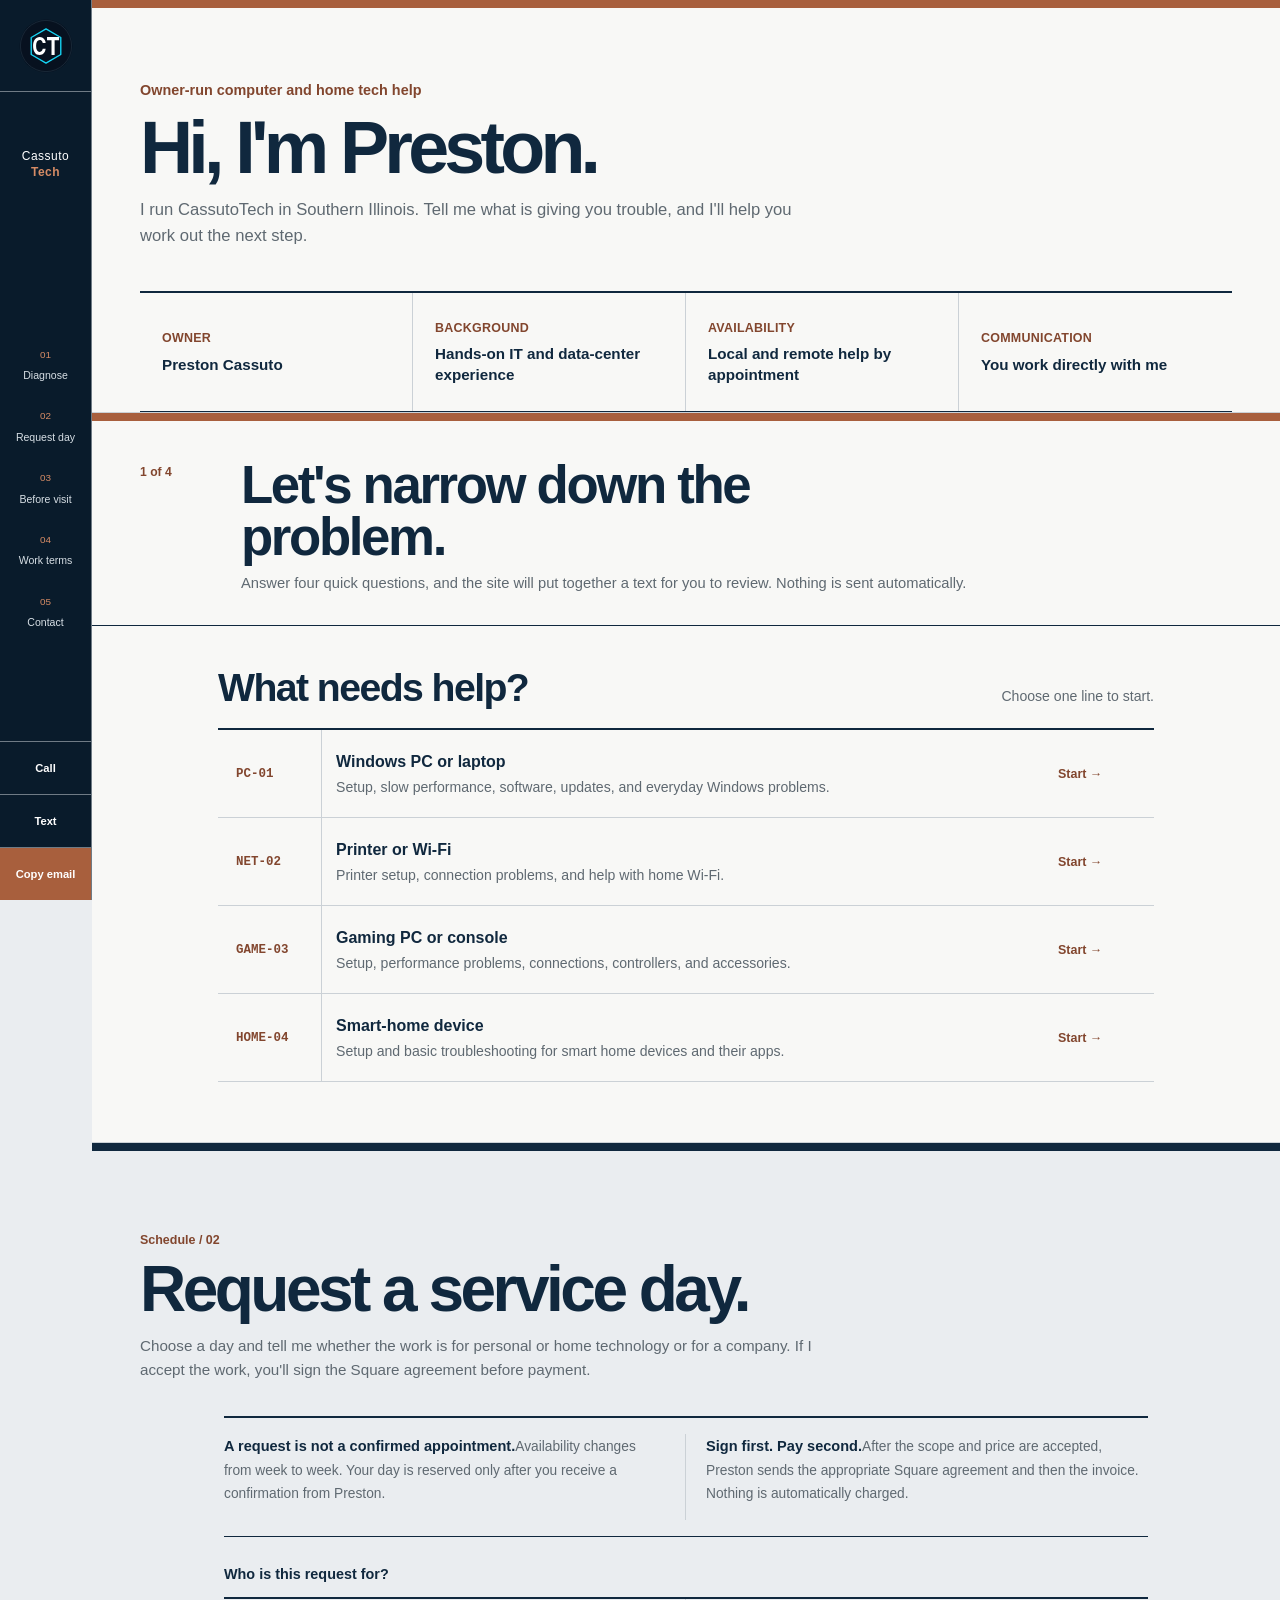
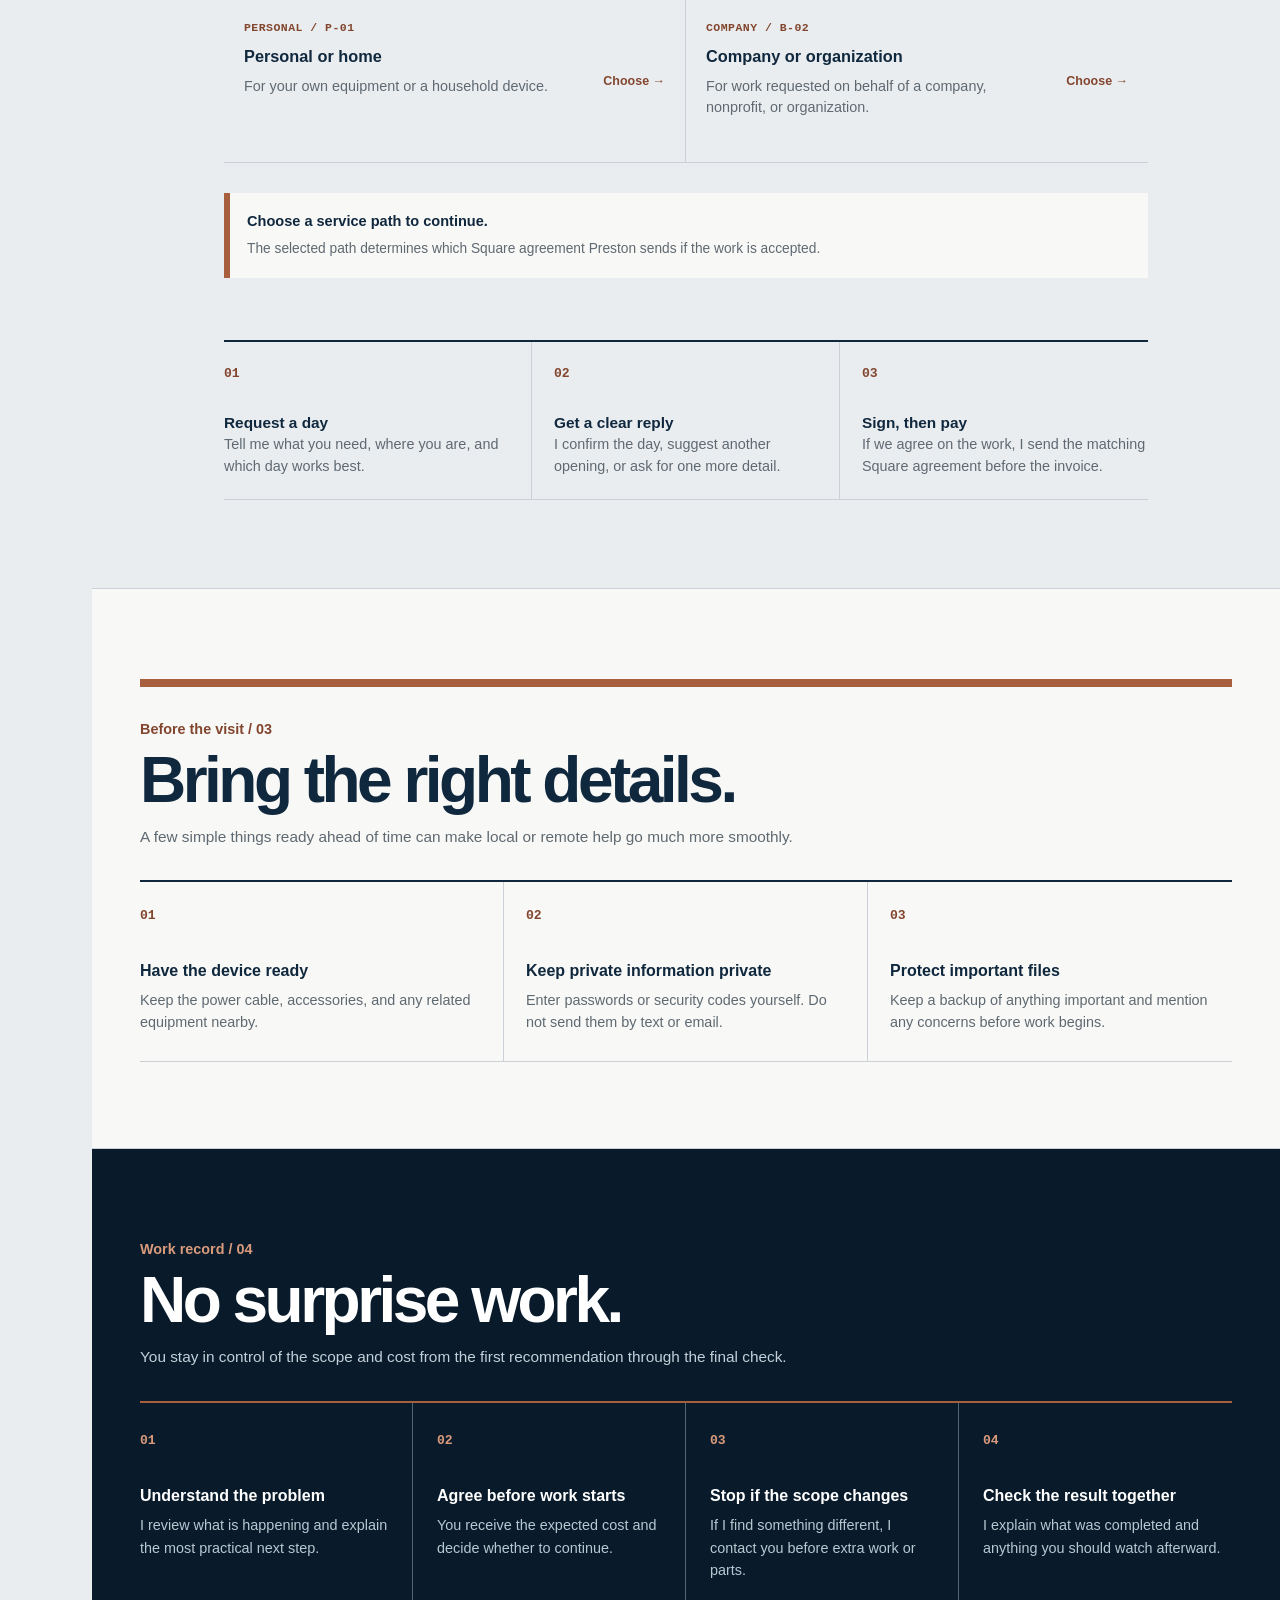
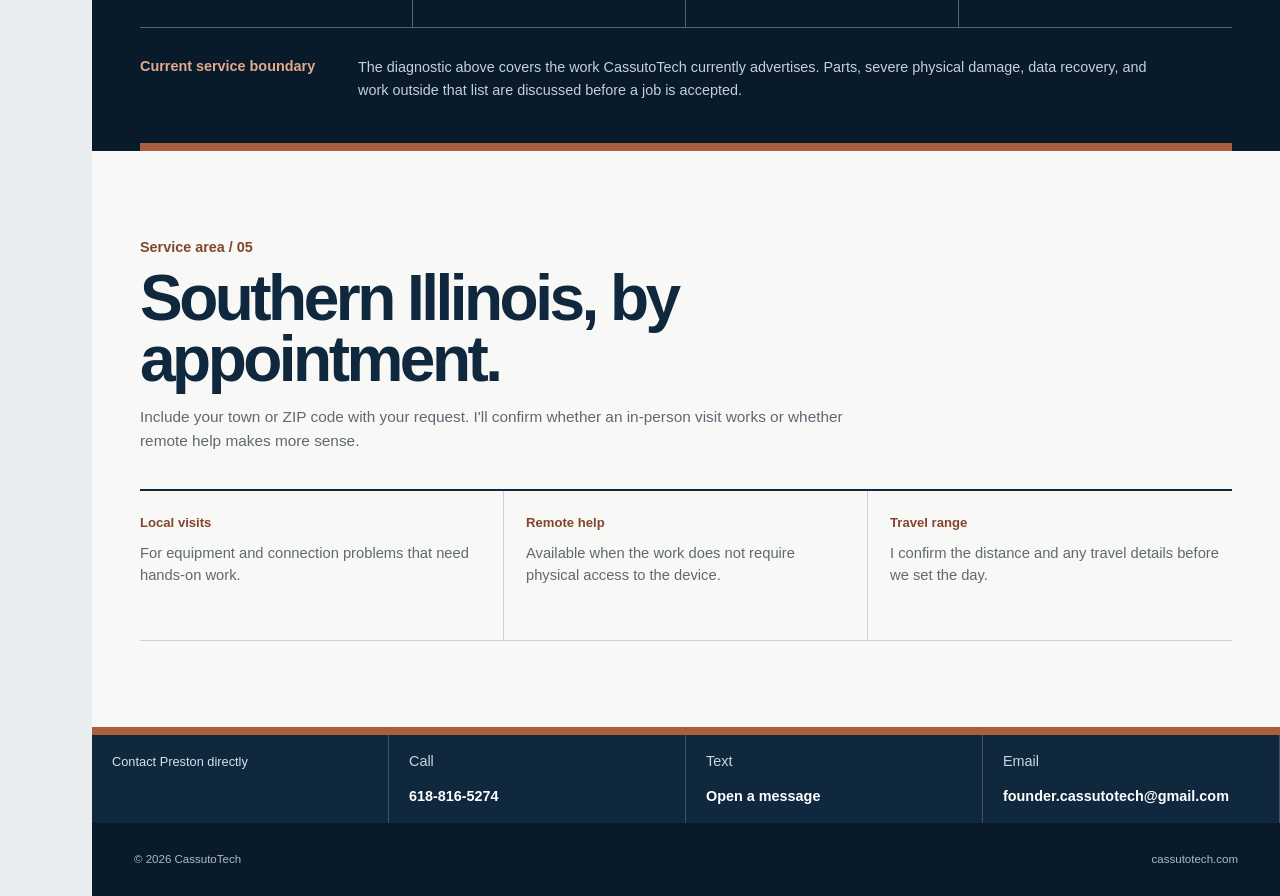
==== commit 0c08ff54: "Add files via upload" ====
--- a/index.html
+++ b/index.html
@@ -1,153 +1,2 @@
-<!doctype html>
-<html lang="en">
-<head>
-  <meta charset="utf-8">
-  <meta name="viewport" content="width=device-width, initial-scale=1">
-  <meta name="theme-color" content="#10283e">
-  <title>CassutoTech | Home Tech Help in Southern Illinois</title>
-  <meta name="description" content="Owner-run help with Windows computers, printers, Wi-Fi, gaming systems, and smart home devices in Southern Illinois.">
-  <meta name="keywords" content="Southern Illinois computer help, local IT support, Windows troubleshooting, printer help, Wi-Fi help, gaming computer help, smart home setup, CassutoTech">
-  <link rel="canonical" href="https://cassutotech.com/">
-  <link rel="icon" href="cassutotech-mark.svg" type="image/svg+xml">
-  <link rel="stylesheet" href="styles.css">
-  <meta property="og:title" content="CassutoTech | Home Tech Help in Southern Illinois">
-  <meta property="og:description" content="Answer four quick questions and prepare a text for Preston at CassutoTech.">
-  <meta property="og:url" content="https://cassutotech.com/">
-  <meta property="og:site_name" content="CassutoTech">
-  <meta property="og:type" content="website">
-  <script type="application/ld+json">{"@context":"https://schema.org","@type":"ProfessionalService","name":"CassutoTech","url":"https://cassutotech.com","email":"founder.cassutotech@gmail.com","telephone":"+16188165274","areaServed":"Southern Illinois","description":"Owner-run help with Windows computers, printers, Wi-Fi, gaming systems, and smart home devices."}</script>
-  <script src="script.js" defer></script>
-</head>
-<body>
-  <aside class="side-rail" aria-label="CassutoTech quick navigation">
-    <a class="rail-mark" href="#top" aria-label="CassutoTech home"><img src="cassutotech-mark.svg" alt=""></a>
-    <div class="rail-name"><span>Cassuto</span><strong>Tech</strong></div>
-    <nav aria-label="Page sections">
-      <a href="#help"><span>01</span>Diagnose</a>
-      <a href="#booking"><span>02</span>Request day</a>
-      <a href="#standards"><span>03</span>Work terms</a>
-      <a href="#contact"><span>04</span>Contact</a>
-    </nav>
-    <div class="rail-contact">
-      <a href="tel:+16188165274" aria-label="Call Preston at 618-816-5274">Call</a>
-      <a href="sms:+16188165274" data-quick-text aria-label="Text Preston at 618-816-5274">Text</a>
-      <button type="button" data-copy-email aria-live="polite" aria-label="Copy Preston's email address, founder.cassutotech@gmail.com">Copy email</button>
-    </div>
-  </aside>
-
-  <main id="top" class="site-canvas">
-    <header class="mobile-brand">
-      <a href="#top"><img src="cassutotech-mark.svg" alt=""><span>Cassuto<strong>Tech</strong></span></a>
-      <small>Southern Illinois</small>
-    </header>
-
-    <section class="owner-intro" aria-labelledby="owner-title">
-      <div class="owner-statement">
-        <div class="owner-heading">
-          <p>Owner-run computer and home tech help</p>
-          <h1 id="owner-title">Hi, I'm Preston.</h1>
-          <p class="owner-note">I run CassutoTech in Southern Illinois. Tell me what is giving you trouble, and I'll help you work out the next step.</p>
-        </div>
-        <dl class="owner-ledger" aria-label="CassutoTech service record">
-          <div><dt>Owner</dt><dd>Preston Cassuto</dd></div>
-          <div><dt>Background</dt><dd>Hands-on IT and data-center experience</dd></div>
-          <div><dt>Availability</dt><dd>Local and remote help by appointment</dd></div>
-          <div><dt>Communication</dt><dd>You work directly with me</dd></div>
-        </dl>
-      </div>
-    </section>
-
-    <section class="diagnostic" id="help" aria-labelledby="diagnostic-title">
-      <div class="diagnostic-heading">
-        <p class="step-count" id="diagnostic-step">1 of 4</p>
-        <div>
-          <h2 id="diagnostic-title">Let's narrow down the problem.</h2>
-          <p>Answer four quick questions, and the site will put together a text for you to review. Nothing is sent automatically.</p>
-        </div>
-      </div>
-      <div class="question-stage" id="diagnostic-stage" aria-live="polite"></div>
-    </section>
-
-    <section class="booking" id="booking" aria-labelledby="booking-title">
-      <header class="booking-heading">
-        <p>Schedule / 02</p>
-        <h2 id="booking-title">Request a service day.</h2>
-        <p>Choose a preferred day, a backup, and the part of the day that works best. I'll confirm one of them or offer another opening.</p>
-      </header>
-      <div class="booking-workspace">
-        <div class="booking-notice" role="note">
-          <strong>A request is not a confirmed appointment.</strong>
-          <span>Availability changes from week to week. Your day is reserved only after you receive a confirmation from Preston.</span>
-        </div>
-        <form class="booking-form" id="booking-form">
-          <div class="booking-grid">
-            <label><span>Your first name</span><input required name="name" autocomplete="given-name"></label>
-            <label><span>Your town or ZIP code</span><input required name="town" autocomplete="postal-code"></label>
-            <label><span>What needs help?</span><select required name="service"><option value="" disabled selected>Choose one</option><option>Windows PC or laptop</option><option>Printer or Wi-Fi</option><option>Gaming PC or console</option><option>Smart-home device</option></select></label>
-            <label><span>Type of support</span><select required name="support"><option value="" disabled selected>Choose one</option><option>remote support</option><option>local in-person support</option><option>whichever Preston recommends</option></select></label>
-            <label><span>Preferred day</span><input required type="date" name="preferredDate" data-booking-date></label>
-            <label><span>Backup day <small>Optional</small></span><input type="date" name="backupDate" data-booking-date></label>
-            <label><span>Preferred time</span><select required name="timePreference"><option value="" disabled selected>Choose one</option><option>Morning</option><option>Afternoon</option><option>Evening</option><option>Any time that day</option></select></label>
-          </div>
-          <label class="booking-details"><span>What is going on with the device?</span><textarea required name="details" rows="4" placeholder="A short description is enough."></textarea></label>
-          <button class="primary-action" type="submit">Review my day request</button>
-        </form>
-        <div class="booking-result" id="booking-result" aria-live="polite" hidden>
-          <p>Your request is ready</p>
-          <h3>Review it before sending.</h3>
-          <blockquote id="booking-message"></blockquote>
-          <div class="result-actions">
-            <a class="primary-action" href="sms:+16188165274" id="open-booking-text">Open my text request</a>
-            <button type="button" id="copy-booking">Copy request</button>
-            <button type="button" id="edit-booking">Change my choices</button>
-          </div>
-          <small>Nothing is sent automatically. After you send the text, Preston will confirm the day or suggest another one.</small>
-        </div>
-      </div>
-    </section>
-
-    <section class="work-standard" id="standards" aria-labelledby="standards-title">
-      <header class="standard-heading">
-        <p>Work record / 03</p>
-        <h2 id="standards-title">No surprise work.</h2>
-        <p>You stay in control of the scope and cost from the first recommendation through the final check.</p>
-      </header>
-      <ol class="approval-route">
-        <li><span>01</span><div><strong>Understand the problem</strong><p>I review what is happening and explain the most practical next step.</p></div></li>
-        <li><span>02</span><div><strong>Agree before work starts</strong><p>You receive the expected cost and decide whether to continue.</p></div></li>
-        <li><span>03</span><div><strong>Stop if the scope changes</strong><p>If I find something different, I contact you before extra work or parts.</p></div></li>
-        <li><span>04</span><div><strong>Check the result together</strong><p>I explain what was completed and anything you should watch afterward.</p></div></li>
-      </ol>
-      <div class="scope-line"><strong>Current service boundary</strong><p>The diagnostic above covers the work CassutoTech currently advertises. Parts, severe physical damage, data recovery, and work outside that list are discussed before a job is accepted.</p></div>
-    </section>
-
-    <section class="contact-ledger" id="contact" aria-labelledby="contact-title">
-      <div class="area-heading">
-        <p>Service area / 04</p>
-        <h2 id="contact-title">Southern Illinois, by appointment.</h2>
-        <p>Include your town or ZIP code with your request. I'll confirm whether an in-person visit works or whether remote help makes more sense.</p>
-      </div>
-      <dl class="area-register">
-        <div><dt>Local visits</dt><dd>For equipment and connection problems that need hands-on work.</dd></div>
-        <div><dt>Remote help</dt><dd>Available when the work does not require physical access to the device.</dd></div>
-        <div><dt>Travel range</dt><dd>I confirm the distance and any travel details before we set the day.</dd></div>
-      </dl>
-      <div class="direct-contact" aria-label="Contact CassutoTech directly">
-        <p>Contact Preston directly</p>
-        <a href="tel:+16188165274" aria-label="Call Preston at 618-816-5274"><span>Call</span><strong>618-816-5274</strong></a>
-        <a href="sms:+16188165274" data-quick-text aria-label="Text Preston at 618-816-5274"><span>Text</span><strong>Open a message</strong></a>
-        <a class="mobile-email-action" href="mailto:founder.cassutotech@gmail.com?subject=CassutoTech%20Support%20Request&amp;body=Hi%20Preston%2C%0A%0AI%20found%20CassutoTech%20online%20and%20need%20help%20with%3A%20" aria-label="Email Preston at founder.cassutotech@gmail.com"><span>Email</span><strong>founder.cassutotech@gmail.com</strong></a>
-        <button class="desktop-email-action" type="button" data-copy-email aria-live="polite" aria-label="Copy Preston's email address, founder.cassutotech@gmail.com"><span>Copy email</span><strong data-email-label>founder.cassutotech@gmail.com</strong></button>
-      </div>
-    </section>
-
-    <footer><span>&copy; <span id="year">2026</span> CassutoTech</span><span>cassutotech.com</span></footer>
-  </main>
-
-  <div class="mobile-dock" aria-label="Quick contact">
-    <a href="tel:+16188165274" aria-label="Call Preston at 618-816-5274">Call</a>
-    <a href="sms:+16188165274" data-quick-text aria-label="Text Preston at 618-816-5274">Text</a>
-    <a href="mailto:founder.cassutotech@gmail.com?subject=CassutoTech%20Support%20Request&amp;body=Hi%20Preston%2C%0A%0AI%20found%20CassutoTech%20online%20and%20need%20help%20with%3A%20" aria-label="Email Preston at founder.cassutotech@gmail.com">Email</a>
-  </div>
-</body>
-</html>
+<!DOCTYPE html><html lang="en"><head><meta charSet="utf-8"/><meta name="viewport" content="width=device-width, initial-scale=1"/><link rel="preload" as="image" imageSrcSet="/cassutotech-mark.svg 44w" fetchPriority="high"/><link rel="stylesheet" href="/assets/index-DClPPpVC.css" data-rsc-css-href="/assets/index-DClPPpVC.css" data-precedence="vite-rsc/importer-resources"/><link rel="modulepreload" href="/assets/layout-segment-context-C5H19oNe.js" crossorigin=""/><link rel="modulepreload" href="/assets/rolldown-runtime-S-ySWqyJ.js" crossorigin=""/><link rel="modulepreload" href="/assets/index-CtXhTT8p.js" crossorigin=""/><link rel="modulepreload" href="/assets/framework-CXnKph_e.js" crossorigin=""/><link rel="modulepreload" href="/assets/page-DkYKrtWa.js" crossorigin=""/><title>CassutoTech | Home Tech Help in Southern Illinois</title><meta name="description" content="Owner-run local and remote help in Southern Illinois, with clear scope approval and Square-hosted signing and payment after the work is accepted."/><meta name="keywords" content="Southern Illinois computer help,local IT support,Windows troubleshooting,printer help,Wi-Fi help,gaming computer help,smart home setup,CassutoTech"/><meta property="og:title" content="CassutoTech | Home Tech Help in Southern Illinois"/><meta property="og:description" content="Find the right support path, request a service day, and use a clear Square agreement and invoice flow when work is accepted."/><meta property="og:url" content="https://cassutotech.com"/><meta property="og:site_name" content="CassutoTech"/><meta property="og:type" content="website"/><meta name="twitter:card" content="summary"/><meta name="twitter:title" content="CassutoTech | Home Tech Help in Southern Illinois"/><meta name="twitter:description" content="Find the right support path, request a service day, and use a clear Square agreement and invoice flow when work is accepted."/><link rel="shortcut icon" href="https://cassutotech.com/cassutotech-mark.svg"/><link rel="icon" href="https://cassutotech.com/cassutotech-mark.svg"/><script>self.__VINEXT_RSC_PARAMS__={}</script><script>self.__VINEXT_RSC_NAV__={"pathname":"/","searchParams":[]}</script><link rel="modulepreload" href="/assets/index-CtXhTT8p.js" />
+</head><body><script type="application/ld+json">{"@context":"https://schema.org","@type":"ProfessionalService","name":"CassutoTech","url":"https://cassutotech.com","email":"founder.cassutotech@gmail.com","telephone":"+16188165274","areaServed":"Southern Illinois","description":"Owner-run help with Windows computers, printers, Wi-Fi, gaming systems, and smart home devices."}</script><aside class="side-rail" aria-label="CassutoTech quick navigation"><a class="rail-mark" href="#top" aria-label="CassutoTech home"><img src="/cassutotech-mark.svg" alt="" width="58" height="58" loading="lazy" decoding="async" srcSet="/cassutotech-mark.svg 58w" data-nimg="1"/></a><div class="rail-name"><span>Cassuto</span><strong>Tech</strong></div><nav aria-label="Page sections"><a href="#help"><span>01</span>Diagnose</a><a href="#booking"><span>02</span>Request day</a><a href="#prepare"><span>03</span>Before visit</a><a href="#standards"><span>04</span>Work terms</a><a href="#contact"><span>05</span>Contact</a></nav><div class="rail-contact"><a href="tel:+16188165274" aria-label="Call Preston at 618-816-5274">Call</a><a href="sms:+16188165274" aria-label="Text Preston at 618-816-5274">Text</a><button type="button" aria-live="polite" aria-label="Copy Preston&#x27;s email address, founder.cassutotech@gmail.com">Copy email</button></div></aside><main id="top" class="site-canvas"><header class="mobile-brand"><a href="#top"><img src="/cassutotech-mark.svg" alt="" width="44" height="44" loading="eager" fetchPriority="high" decoding="async" srcSet="/cassutotech-mark.svg 44w" data-nimg="1"/><span>Cassuto<strong>Tech</strong></span></a><small>Southern Illinois</small></header><section class="owner-intro" aria-labelledby="owner-title"><div class="owner-statement"><div class="owner-heading"><p>Owner-run computer and home tech help</p><h1 id="owner-title">Hi, I&#x27;m Preston.</h1><p class="owner-note">I run CassutoTech in Southern Illinois. Tell me what is giving you trouble, and I&#x27;ll help you work out the next step.</p></div><dl class="owner-ledger" aria-label="CassutoTech service record"><div><dt>Owner</dt><dd>Preston Cassuto</dd></div><div><dt>Background</dt><dd>Hands-on IT and data-center experience</dd></div><div><dt>Availability</dt><dd>Local and remote help by appointment</dd></div><div><dt>Communication</dt><dd>You work directly with me</dd></div></dl></div></section><section class="diagnostic" id="help" aria-labelledby="diagnostic-title"><div class="diagnostic-heading"><p class="step-count">1 of 4</p><div><h2 id="diagnostic-title">Let&#x27;s narrow down the problem.</h2><p>Answer four quick questions, and the site will put together a text for you to review. Nothing is sent automatically.</p></div></div><div class="question-stage" aria-live="polite"><div class="question-panel service-routing"><div class="route-heading"><h3>What needs help?</h3><p>Choose one line to start.</p></div><div class="answer-list route-list"><button type="button"><small>PC-01</small><strong>Windows PC or laptop</strong><span>Setup, slow performance, software, updates, and everyday Windows problems.</span><b aria-hidden="true">Start →</b></button><button type="button"><small>NET-02</small><strong>Printer or Wi-Fi</strong><span>Printer setup, connection problems, and help with home Wi-Fi.</span><b aria-hidden="true">Start →</b></button><button type="button"><small>GAME-03</small><strong>Gaming PC or console</strong><span>Setup, performance problems, connections, controllers, and accessories.</span><b aria-hidden="true">Start →</b></button><button type="button"><small>HOME-04</small><strong>Smart-home device</strong><span>Setup and basic troubleshooting for smart home devices and their apps.</span><b aria-hidden="true">Start →</b></button></div></div></div></section><section class="booking" id="booking" aria-labelledby="booking-title"><header class="booking-heading"><p>Schedule / 02</p><h2 id="booking-title">Request a service day.</h2><p>Choose a day and tell me whether the work is for personal or home technology or for a company. If I accept the work, you&#x27;ll sign the Square agreement before payment.</p></header><div class="booking-workspace"><div class="booking-notice" role="note"><div><strong>A request is not a confirmed appointment.</strong><span>Availability changes from week to week. Your day is reserved only after you receive a confirmation from Preston.</span></div><div><strong>Sign first. Pay second.</strong><span>After the scope and price are accepted, Preston sends the appropriate Square agreement and then the invoice. Nothing is automatically charged.</span></div></div><div class="booking-client-choice"><p>Who is this request for?</p><div class="booking-client-options" role="group" aria-label="Choose the service agreement type"><button type="button" aria-pressed="false" class=""><small>PERSONAL / P-01</small><strong>Personal or home</strong><span>For your own equipment or a household device.</span><b aria-hidden="true">Choose →</b></button><button type="button" aria-pressed="false" class=""><small>COMPANY / B-02</small><strong>Company or organization</strong><span>For work requested on behalf of a company, nonprofit, or organization.</span><b aria-hidden="true">Choose →</b></button></div></div><div class="booking-prompt" role="note"><strong>Choose a service path to continue.</strong><span>The selected path determines which Square agreement Preston sends if the work is accepted.</span></div><div class="request-route" aria-label="What happens after you send your request"><div><span>01</span><strong>Request a day</strong><p>Tell me what you need, where you are, and which day works best.</p></div><div><span>02</span><strong>Get a clear reply</strong><p>I confirm the day, suggest another opening, or ask for one more detail.</p></div><div><span>03</span><strong>Sign, then pay</strong><p>If we agree on the work, I send the matching Square agreement before the invoice.</p></div></div></div></section><section class="prep-brief" id="prepare" aria-labelledby="prepare-title"><header class="prep-heading"><p>Before the visit / 03</p><h2 id="prepare-title">Bring the right details.</h2><p>A few simple things ready ahead of time can make local or remote help go much more smoothly.</p></header><ol class="prep-list"><li><span>01</span><div><strong>Have the device ready</strong><p>Keep the power cable, accessories, and any related equipment nearby.</p></div></li><li><span>02</span><div><strong>Keep private information private</strong><p>Enter passwords or security codes yourself. Do not send them by text or email.</p></div></li><li><span>03</span><div><strong>Protect important files</strong><p>Keep a backup of anything important and mention any concerns before work begins.</p></div></li></ol></section><section class="work-standard" id="standards" aria-labelledby="standards-title"><header class="standard-heading"><p>Work record / 04</p><h2 id="standards-title">No surprise work.</h2><p>You stay in control of the scope and cost from the first recommendation through the final check.</p></header><ol class="approval-route"><li><span>01</span><div><strong>Understand the problem</strong><p>I review what is happening and explain the most practical next step.</p></div></li><li><span>02</span><div><strong>Agree before work starts</strong><p>You receive the expected cost and decide whether to continue.</p></div></li><li><span>03</span><div><strong>Stop if the scope changes</strong><p>If I find something different, I contact you before extra work or parts.</p></div></li><li><span>04</span><div><strong>Check the result together</strong><p>I explain what was completed and anything you should watch afterward.</p></div></li></ol><div class="scope-line"><strong>Current service boundary</strong><p>The diagnostic above covers the work CassutoTech currently advertises. Parts, severe physical damage, data recovery, and work outside that list are discussed before a job is accepted.</p></div></section><section class="contact-ledger" id="contact" aria-labelledby="contact-title"><div class="area-heading"><p>Service area / 05</p><h2 id="contact-title">Southern Illinois, by appointment.</h2><p>Include your town or ZIP code with your request. I&#x27;ll confirm whether an in-person visit works or whether remote help makes more sense.</p></div><dl class="area-register"><div><dt>Local visits</dt><dd>For equipment and connection problems that need hands-on work.</dd></div><div><dt>Remote help</dt><dd>Available when the work does not require physical access to the device.</dd></div><div><dt>Travel range</dt><dd>I confirm the distance and any travel details before we set the day.</dd></div></dl><div class="direct-contact" aria-label="Contact CassutoTech directly"><p>Contact Preston directly</p><a href="tel:+16188165274" aria-label="Call Preston at 618-816-5274"><span>Call</span><strong>618-816-5274</strong></a><a href="sms:+16188165274" aria-label="Text Preston at 618-816-5274"><span>Text</span><strong>Open a message</strong></a><a href="mailto:founder.cassutotech@gmail.com?subject=CassutoTech%20Support%20Request&amp;body=Hi%20Preston%2C%0A%0AI%20found%20CassutoTech%20online%20and%20need%20help%20with%3A%20" class="mobile-email-action" aria-label="Email Preston at founder.cassutotech@gmail.com"><span>Email</span><strong>founder.cassutotech@gmail.com</strong></a><a href="mailto:founder.cassutotech@gmail.com?subject=CassutoTech%20Support%20Request&amp;body=Hi%20Preston%2C%0A%0AI%20found%20CassutoTech%20online%20and%20need%20help%20with%3A%20" class="desktop-email-action" aria-label="Email Preston at founder.cassutotech@gmail.com"><span>Email</span><strong>founder.cassutotech@gmail.com</strong></a></div></section><footer><span>© <!-- -->2026<!-- --> CassutoTech</span><span>cassutotech.com</span></footer></main><div class="mobile-dock" aria-label="Quick contact"><a href="tel:+16188165274" aria-label="Call Preston at 618-816-5274">Call</a><a href="sms:+16188165274" aria-label="Text Preston at 618-816-5274">Text</a><a href="mailto:founder.cassutotech@gmail.com?subject=CassutoTech%20Support%20Request&amp;body=Hi%20Preston%2C%0A%0AI%20found%20CassutoTech%20online%20and%20need%20help%20with%3A%20" aria-label="Email Preston at founder.cassutotech@gmail.com">Email</a></div><script id="_R_">import("/assets/index-CtXhTT8p.js")</script></body></html><script>self.__VINEXT_RSC_CHUNKS__=self.__VINEXT_RSC_CHUNKS__||[];self.__VINEXT_RSC_CHUNKS__.push("2:I[\"463dde8b587e\",[],\"Children\",1]\n3:I[\"4d0600010c59\",[],\"LayoutSegmentProvider\",1]\n4:I[\"463dde8b587e\",[],\"Slot\",1]\n5:I[\"339a9c6c6219\",[],\"RedirectBoundary\",1]\n:HL[\"/assets/index-DClPPpVC.css\",\"style\"]\n")</script><script>self.__VINEXT_RSC_CHUNKS__=self.__VINEXT_RSC_CHUNKS__||[];self.__VINEXT_RSC_CHUNKS__.push("0:{\"__route\":\"route:/\",\"__interceptionContext\":null,\"__layoutIds\":[\"layout:/\"],\"__rootLayout\":\"/\",\"page:/\":\"$L1\",\"layout:/\":[[[[\"$\",\"link\",\"css:/assets/index-DClPPpVC.css\",{\"rel\":\"stylesheet\",\"precedence\":\"vite-rsc/importer-resources\",\"href\":\"/assets/index-DClPPpVC.css\",\"data-rsc-css-href\":\"/assets/index-DClPPpVC.css\"}],\"$undefined\"],[\"$\",\"html\",null,{\"lang\":\"en\",\"children\":[\"$\",\"body\",null,{\"children\":[\"$\",\"$L2\",null,{}]}]}]],null],\"route:/\":[[[\"$\",\"meta\",null,{\"charSet\":\"utf-8\"}],[[\"$\",\"title\",\"0\",{\"children\":\"CassutoTech | Home Tech Help in Southern Illinois\"}],[\"$\",\"meta\",\"1\",{\"name\":\"description\",\"content\":\"Owner-run local and remote help in Southern Illinois, with clear scope approval and Square-hosted signing and payment after the work is accepted.\"}],[\"$\",\"meta\",\"2\",{\"name\":\"keywords\",\"content\":\"Southern Illinois computer help,local IT support,Windows troubleshooting,printer help,Wi-Fi help,gaming computer help,smart home setup,CassutoTech\"}],[\"$\",\"meta\",\"3\",{\"property\":\"og:title\",\"content\":\"CassutoTech | Home Tech Help in Southern Illinois\"}],[\"$\",\"meta\",\"4\",{\"property\":\"og:description\",\"content\":\"Find the right support path, request a service day, and use a clear Square agreement and invoice flow when work is accepted.\"}],[\"$\",\"meta\",\"5\",{\"property\":\"og:url\",\"content\":\"https://cassutotech.com\"}],[\"$\",\"meta\",\"6\",{\"property\":\"og:site_name\",\"content\":\"CassutoTech\"}],[\"$\",\"meta\",\"7\",{\"property\":\"og:type\",\"content\":\"website\"}],[\"$\",\"meta\",\"8\",{\"name\":\"twitter:card\",\"content\":\"summary\"}],[\"$\",\"meta\",\"9\",{\"name\":\"twitter:title\",\"content\":\"CassutoTech | Home Tech Help in Southern Illinois\"}],[\"$\",\"meta\",\"10\",{\"name\":\"twitter:description\",\"content\":\"Find the right support path, request a service day, and use a clear Square agreement and invoice flow when work is accepted.\"}],[\"$\",\"link\",\"11\",{\"rel\":\"shortcut icon\",\"href\":\"https://cassutotech.com/cassutotech-mark.svg\"}],[\"$\",\"link\",\"12\",{\"rel\":\"icon\",\"href\":\"https://cassutotech.com/cassutotech-mark.svg\"}]],[[\"$\",\"meta\",\"0\",{\"name\":\"viewport\",\"content\":\"width=device-width, initial-scale=1\"}]]],[\"$\",\"$L3\",null,{\"segmentMap\":{\"children\":[]},\"children\":[\"$\",\"$L4\",null,{\"id\":\"layout:/\",\"parallelSlots\":\"$undefined\",\"children\":[\"$\",\"$L5\",null,{\"children\":[\"$\",\"$L3\",null,{\"segmentMap\":{\"children\":[]},\"children\":[\"$\",\"$L4\",null,{\"id\":\"page:/\"}]}]}]}]}]],\"__layoutFlags\":{\"layout:/\":\"s\"},\"__artifactCompatibility\":{\"schemaVersion\":1,\"graphVersion\":\"app-route-graph:4uhn5s1wvoptc\",\"deploymentVersion\":\"406a115a-9651-4a3f-89b4-9ca4d7d0bc60\",\"appElementsSchemaVersion\":1,\"rscPayloadSchemaVersion\":1,\"rootBoundaryId\":\"/\",\"renderEpoch\":null}}\n")</script><script>self.__VINEXT_RSC_CHUNKS__=self.__VINEXT_RSC_CHUNKS__||[];self.__VINEXT_RSC_CHUNKS__.push("6:I[\"6efdf509a785\",[],\"default\",1]\n1:[\"$\",\"$L6\",null,{\"params\":\"$@7\",\"searchParams\":\"$@8\"}]\n")</script><script>self.__VINEXT_RSC_CHUNKS__=self.__VINEXT_RSC_CHUNKS__||[];self.__VINEXT_RSC_CHUNKS__.push("7:{}\n8:{}\n")</script><script>self.__VINEXT_RSC_DONE__=true</script>
--- a/assets/index-DClPPpVC.css
+++ b/assets/index-DClPPpVC.css
@@ -0,0 +1,2 @@
+/*! tailwindcss v4.2.1 | MIT License | https://tailwindcss.com */
+@layer theme{:root,:host{--font-sans:ui-sans-serif, system-ui, sans-serif, "Apple Color Emoji", "Segoe UI Emoji", "Segoe UI Symbol", "Noto Color Emoji";--font-mono:ui-monospace, SFMono-Regular, Menlo, Monaco, Consolas, "Liberation Mono", "Courier New", monospace;--spacing:.25rem;--default-font-family:var(--font-sans);--default-mono-font-family:var(--font-mono)}}@layer base{*,:after,:before,::backdrop{box-sizing:border-box;border:0 solid;margin:0;padding:0}::file-selector-button{box-sizing:border-box;border:0 solid;margin:0;padding:0}html,:host{-webkit-text-size-adjust:100%;tab-size:4;line-height:1.5;font-family:var(--default-font-family,ui-sans-serif, system-ui, sans-serif, "Apple Color Emoji", "Segoe UI Emoji", "Segoe UI Symbol", "Noto Color Emoji");font-feature-settings:var(--default-font-feature-settings,normal);font-variation-settings:var(--default-font-variation-settings,normal);-webkit-tap-highlight-color:transparent}hr{height:0;color:inherit;border-top-width:1px}abbr:where([title]){-webkit-text-decoration:underline dotted;text-decoration:underline dotted}h1,h2,h3,h4,h5,h6{font-size:inherit;font-weight:inherit}a{color:inherit;-webkit-text-decoration:inherit;-webkit-text-decoration:inherit;-webkit-text-decoration:inherit;-webkit-text-decoration:inherit;text-decoration:inherit}b,strong{font-weight:bolder}code,kbd,samp,pre{font-family:var(--default-mono-font-family,ui-monospace, SFMono-Regular, Menlo, Monaco, Consolas, "Liberation Mono", "Courier New", monospace);font-feature-settings:var(--default-mono-font-feature-settings,normal);font-variation-settings:var(--default-mono-font-variation-settings,normal);font-size:1em}small{font-size:80%}sub,sup{vertical-align:baseline;font-size:75%;line-height:0;position:relative}sub{bottom:-.25em}sup{top:-.5em}table{text-indent:0;border-color:inherit;border-collapse:collapse}:-moz-focusring{outline:auto}progress{vertical-align:baseline}summary{display:list-item}ol,ul,menu{list-style:none}img,svg,video,canvas,audio,iframe,embed,object{vertical-align:middle;display:block}img,video{max-width:100%;height:auto}button,input,select,optgroup,textarea{font:inherit;font-feature-settings:inherit;font-variation-settings:inherit;letter-spacing:inherit;color:inherit;opacity:1;background-color:#0000;border-radius:0}::file-selector-button{font:inherit;font-feature-settings:inherit;font-variation-settings:inherit;letter-spacing:inherit;color:inherit;opacity:1;background-color:#0000;border-radius:0}:where(select:is([multiple],[size])) optgroup{font-weight:bolder}:where(select:is([multiple],[size])) optgroup option{padding-inline-start:20px}::file-selector-button{margin-inline-end:4px}::placeholder{opacity:1}@supports (not ((-webkit-appearance:-apple-pay-button))) or (contain-intrinsic-size:1px){::placeholder{color:currentColor}@supports (color:color-mix(in lab, red, red)){::placeholder{color:color-mix(in oklab, currentcolor 50%, transparent)}}}textarea{resize:vertical}::-webkit-search-decoration{-webkit-appearance:none}::-webkit-date-and-time-value{min-height:1lh;text-align:inherit}::-webkit-datetime-edit{display:inline-flex}::-webkit-datetime-edit-fields-wrapper{padding:0}::-webkit-datetime-edit{padding-block:0}::-webkit-datetime-edit-year-field{padding-block:0}::-webkit-datetime-edit-month-field{padding-block:0}::-webkit-datetime-edit-day-field{padding-block:0}::-webkit-datetime-edit-hour-field{padding-block:0}::-webkit-datetime-edit-minute-field{padding-block:0}::-webkit-datetime-edit-second-field{padding-block:0}::-webkit-datetime-edit-millisecond-field{padding-block:0}::-webkit-datetime-edit-meridiem-field{padding-block:0}::-webkit-calendar-picker-indicator{line-height:1}:-moz-ui-invalid{box-shadow:none}button,input:where([type=button],[type=reset],[type=submit]){appearance:button}::file-selector-button{appearance:button}::-webkit-inner-spin-button{height:auto}::-webkit-outer-spin-button{height:auto}[hidden]:where(:not([hidden=until-found])){display:none!important}}@layer components;@layer utilities{.visible{visibility:visible}.fixed{position:fixed}.relative{position:relative}.start{inset-inline-start:var(--spacing)}.block{display:block}.table{display:table}}:root{--navy:#10283e;--navy-deep:#091b2b;--copper:#a85f3d;--copper-dark:#82462e;--gray:#eaedf0;--gray-dark:#cbd1d6;--paper:#f8f8f6;--ink:#17212a;--muted:#5f6971;--white:#fff;--max:1260px}*{box-sizing:border-box}html{scroll-behavior:smooth}body{background:var(--gray);color:var(--ink);-webkit-font-smoothing:antialiased;margin:0;padding-bottom:64px;font-family:Arial,Helvetica,sans-serif;line-height:1.45}a{color:inherit;text-decoration:none}button,input,textarea,select{font:inherit}button,a{-webkit-tap-highlight-color:transparent}button{color:inherit}img{display:block}h1,h2,h3,p{margin-top:0}.side-rail{display:none}.site-canvas{width:100%;overflow:hidden}.mobile-brand{border-bottom:1px solid var(--gray-dark);background:var(--paper);justify-content:space-between;align-items:center;min-height:62px;padding:8px 16px;display:flex}.mobile-brand>a{letter-spacing:-.025em;align-items:center;gap:10px;font-size:1rem;font-weight:800;display:flex}.mobile-brand img{width:44px;height:44px}.mobile-brand strong{color:var(--copper-dark)}.mobile-brand small{color:var(--muted);font-size:.72rem}.owner-intro{border-bottom:1px solid var(--gray-dark);background:var(--paper)}.owner-statement{border-top:8px solid var(--copper);padding:44px 20px 0}.owner-heading{max-width:var(--max);margin:0 auto}.owner-heading>p:first-child{color:var(--copper-dark);margin-bottom:13px;font-size:.9rem;font-weight:700}.owner-statement h1{max-width:780px;color:var(--navy);letter-spacing:-.065em;margin-bottom:15px;font-family:Arial Narrow,Helvetica Neue,Arial,sans-serif;font-size:clamp(2.65rem,12vw,4.1rem);font-weight:800;line-height:.92}.owner-note{max-width:690px;color:var(--muted);margin-bottom:0;font-size:1rem;line-height:1.58}.owner-ledger{max-width:var(--max);border-top:2px solid var(--navy);margin:34px auto 0}.owner-ledger div{border-bottom:1px solid var(--gray-dark);grid-template-columns:110px 1fr;align-items:center;min-height:68px;margin:0;display:grid}.owner-ledger dt{color:var(--copper-dark);letter-spacing:.02em;text-transform:uppercase;font-size:.78rem;font-weight:800}.owner-ledger dd{color:var(--navy);margin:0;font-size:.95rem;font-weight:700;line-height:1.4}.diagnostic{border-bottom:1px solid var(--gray-dark);background:var(--paper);scroll-margin-top:12px}.diagnostic-heading{border-top:8px solid var(--copper);border-bottom:1px solid var(--navy);grid-template-columns:54px 1fr;gap:15px;padding:27px 20px 24px;display:grid}.step-count{color:var(--copper-dark);margin:5px 0 0;font-size:.76rem;font-weight:800}.diagnostic-heading h2{max-width:720px;color:var(--navy);letter-spacing:-.045em;margin-bottom:9px;font-family:Arial Narrow,Helvetica Neue,Arial,sans-serif;font-size:clamp(1.9rem,8vw,3.1rem);font-weight:800;line-height:.98}.diagnostic-heading div>p{max-width:730px;color:var(--muted);margin-bottom:0;font-size:.92rem;line-height:1.55}.question-stage{min-height:480px}.question-panel{max-width:1020px;margin:0 auto;padding:32px 20px 48px}.question-panel>h3,.route-heading h3{max-width:720px;color:var(--navy);letter-spacing:-.04em;margin-bottom:25px;font-family:Arial Narrow,Helvetica Neue,Arial,sans-serif;font-size:clamp(1.65rem,7vw,2.45rem);font-weight:800;line-height:1.02}.route-heading{display:block}.route-heading h3{margin-bottom:8px}.route-heading p{color:var(--muted);margin-bottom:22px;font-size:.88rem}.answer-list{border-top:2px solid var(--navy)}.answer-list button{border:0;border-bottom:1px solid var(--gray-dark);cursor:pointer;text-align:left;background:0 0;grid-template-columns:68px minmax(0,1fr) auto;align-items:center;gap:4px 14px;width:100%;min-height:76px;padding:0 0 0 12px;display:grid;position:relative}.answer-list button small{border-right:1px solid var(--gray-dark);height:100%;color:var(--copper-dark);grid-row:1/span 2;align-items:center;font-family:Consolas,Courier New,monospace;font-size:.78rem;font-weight:800;display:grid}.answer-list button strong{color:var(--navy);grid-column:2;align-self:end;padding-top:14px;font-size:1rem}.answer-list button span{color:var(--muted);grid-column:2;align-self:start;padding-bottom:14px;font-size:.88rem;line-height:1.42}.answer-list button b{color:var(--copper-dark);white-space:nowrap;grid-area:1/3/span 2;padding-right:12px;font-size:.78rem}.answer-list button:hover,.answer-list button:focus-visible{box-shadow:inset 6px 0 0 var(--copper);background:#eef1f3}.answer-list.compact button{min-height:64px}.answer-list.compact button strong{grid-area:1/2/span 2;align-self:center;padding:12px 0}.answer-list.compact button b{grid-row:1/span 2}.back-button{border:0;border-bottom:1px solid var(--navy);color:var(--navy);cursor:pointer;background:0 0;margin-bottom:21px;padding:7px 0;font-size:.78rem;font-weight:700}.current-answer{color:var(--muted);margin-bottom:13px;font-size:.8rem}.current-answer strong{color:var(--navy)}.details-form label{margin-bottom:20px;display:block}.details-form label>span{color:var(--navy);justify-content:space-between;margin-bottom:7px;font-size:.9rem;font-weight:700;display:flex}.details-form label small{color:var(--muted);font-weight:400}.details-form input,.details-form textarea{background:var(--white);width:100%;color:var(--ink);border:1px solid #9fa8af;border-radius:0;outline:none;padding:13px 12px;display:block}.details-form input:focus,.details-form textarea:focus{border-color:var(--copper);box-shadow:0 0 0 3px #a85f3d29}.details-form textarea{resize:vertical}.primary-action{border:2px solid var(--navy);background:var(--navy);min-height:52px;color:var(--white);cursor:pointer;border-radius:0;justify-content:center;align-items:center;padding:0 20px;font-weight:800;display:inline-flex}.primary-action:hover,.primary-action:focus-visible{border-color:var(--copper-dark);background:var(--copper-dark)}.result-label{color:var(--copper-dark);margin-bottom:8px;font-size:.78rem;font-weight:800}.result-panel blockquote{border-left:6px solid var(--copper);background:var(--gray);color:var(--navy);margin:0 0 24px;padding:18px 17px;font-size:.9rem;line-height:1.6}.result-actions{flex-direction:column;gap:10px;display:flex}.result-actions>button{border:1px solid var(--navy);cursor:pointer;background:0 0;border-radius:0;min-height:48px;font-weight:700}.result-actions>button:hover,.result-actions>button:focus-visible{background:var(--gray)}.booking{border-bottom:1px solid var(--gray-dark);background:var(--gray);scroll-margin-top:12px}.booking-heading{border-top:8px solid var(--navy);padding:56px 20px 30px}.booking-heading>p:first-child{color:var(--copper-dark);margin-bottom:9px;font-size:.78rem;font-weight:800}.booking-heading h2{max-width:780px;color:var(--navy);letter-spacing:-.055em;margin-bottom:14px;font-family:Arial Narrow,Helvetica Neue,Arial,sans-serif;font-size:clamp(2.1rem,8vw,4rem);font-weight:800;line-height:.96}.booking-heading>p:last-child{max-width:720px;color:var(--muted);margin-bottom:0;font-size:.95rem;line-height:1.58}.booking-workspace{max-width:1020px;margin:0 auto;padding:0 20px 64px}.booking-notice{border-top:2px solid var(--navy);border-bottom:1px solid var(--navy);gap:7px;margin-bottom:27px;padding:16px 0;display:grid}.booking-notice strong{color:var(--navy);font-size:.91rem}.booking-notice span{max-width:700px;color:var(--muted);font-size:.86rem;line-height:1.5}.booking-client-choice{margin-bottom:30px}.booking-client-choice>p{color:var(--navy);margin-bottom:12px;font-size:.9rem;font-weight:800}.booking-client-options{border-top:2px solid var(--navy);display:grid}.booking-client-options button{border:0;border-bottom:1px solid var(--gray-dark);cursor:pointer;text-align:left;background:0 0;grid-template-rows:auto auto 1fr;grid-template-columns:minmax(0,1fr) auto;align-items:start;gap:8px 16px;width:100%;min-height:164px;padding:19px 18px 18px;display:grid;position:relative}.booking-client-options button small{height:auto;color:var(--copper-dark);letter-spacing:.04em;border:0;grid-area:1/1;align-self:start;font-family:Consolas,Courier New,monospace;font-size:.72rem;font-weight:800}.booking-client-options button strong{color:var(--navy);grid-area:2/1;align-self:start;padding-top:0;font-size:1.02rem}.booking-client-options button span{max-width:420px;color:var(--muted);grid-area:3/1;align-self:start;padding-bottom:0;font-size:.9rem;line-height:1.45}.booking-client-options button b{color:var(--copper-dark);white-space:nowrap;grid-area:1/2/span 3;align-self:center;padding-right:0;font-size:.78rem}.booking-client-options button:hover,.booking-client-options button:focus-visible,.booking-client-options button.selected{box-shadow:inset 6px 0 0 var(--copper);background:#eef1f3}.booking-client-options button.selected b{color:var(--navy)}.booking-prompt{border-left:6px solid var(--copper);background:var(--paper);gap:7px;margin:0 0 28px;padding:18px 17px;display:grid}.booking-prompt strong{color:var(--navy);font-size:.91rem}.booking-prompt span{color:var(--muted);font-size:.86rem;line-height:1.5}.booking-form label{margin-bottom:20px;display:block}.booking-form label>span{color:var(--navy);justify-content:space-between;margin-bottom:7px;font-size:.9rem;font-weight:700;display:flex}.booking-form label small{color:var(--muted);font-weight:400}.booking-form input,.booking-form select,.booking-form textarea{background:var(--white);width:100%;min-height:48px;color:var(--ink);border:1px solid #8e989f;border-radius:0;outline:none;padding:12px;display:block}.booking-form select{cursor:pointer}.booking-form textarea{resize:vertical;min-height:116px}.booking-form input:focus,.booking-form select:focus,.booking-form textarea:focus{border-color:var(--copper);box-shadow:0 0 0 3px #a85f3d29}.booking-result>p{color:var(--copper-dark);margin-bottom:8px;font-size:.78rem;font-weight:800}.booking-result h3{color:var(--navy);letter-spacing:-.04em;margin-bottom:18px;font-family:Arial Narrow,Helvetica Neue,Arial,sans-serif;font-size:clamp(1.65rem,7vw,2.45rem);font-weight:800}.booking-result blockquote{border-left:6px solid var(--copper);background:var(--paper);color:var(--navy);margin:0 0 24px;padding:18px 17px;font-size:.9rem;line-height:1.6}.booking-result .result-actions>a{border:1px solid var(--navy);min-height:48px;color:var(--navy);cursor:pointer;text-align:center;background:0 0;border-radius:0;justify-content:center;align-items:center;padding:0 18px;font-weight:700;display:inline-flex}.booking-result .result-actions>a.primary-action{border:2px solid var(--navy);background:var(--navy);color:var(--white)}.booking-result .result-actions>a:not(.primary-action):hover,.booking-result .result-actions>a:not(.primary-action):focus-visible{background:var(--gray)}.booking-result .result-actions>a.primary-action:hover,.booking-result .result-actions>a.primary-action:focus-visible{border-color:var(--copper-dark);background:var(--copper-dark)}.booking-result small{max-width:650px;color:var(--muted);margin-top:16px;font-size:.76rem;line-height:1.5;display:block}.request-route{border-top:2px solid var(--navy);gap:0;margin-top:48px;display:grid}.request-route div{border-bottom:1px solid var(--gray-dark);grid-template-columns:48px 1fr;gap:5px 14px;padding:18px 0;display:grid}.request-route span{color:var(--copper-dark);grid-row:1/span 2;font-family:Consolas,Courier New,monospace;font-size:.82rem;font-weight:800}.request-route strong{color:var(--navy);font-size:.96rem}.request-route p{color:var(--muted);margin:0;font-size:.9rem;line-height:1.5}.prep-brief{border-bottom:1px solid var(--gray-dark);background:var(--paper);padding:68px 20px 0;scroll-margin-top:12px}.prep-heading,.prep-list{max-width:var(--max);margin-left:auto;margin-right:auto}.prep-heading{border-top:8px solid var(--copper);padding-bottom:30px}.prep-heading>p:first-child{color:var(--copper-dark);margin:26px 0 10px;font-size:.9rem;font-weight:700}.prep-heading h2{max-width:780px;color:var(--navy);letter-spacing:-.055em;margin-bottom:14px;font-family:Arial Narrow,Helvetica Neue,Arial,sans-serif;font-size:clamp(2.1rem,8vw,4rem);font-weight:800;line-height:.96}.prep-heading>p:last-child{max-width:700px;color:var(--muted);margin-bottom:0;font-size:.96rem;line-height:1.58}.prep-list{border-top:2px solid var(--navy);margin-bottom:0;padding:0 0 64px;list-style:none}.prep-list li{border-bottom:1px solid var(--gray-dark);grid-template-columns:48px 1fr;align-items:start;gap:14px;min-height:122px;padding:22px 0;display:grid}.prep-list li>span{color:var(--copper-dark);font-family:Consolas,Courier New,monospace;font-size:.82rem;font-weight:800}.prep-list strong{color:var(--navy);margin-bottom:7px;font-size:1rem;display:block}.prep-list p{color:var(--muted);margin-bottom:0;font-size:.9rem;line-height:1.55}.work-standard{background:var(--navy-deep);color:var(--white);padding:68px 20px 0;scroll-margin-top:12px}.standard-heading,.approval-route,.scope-line{max-width:var(--max);margin-left:auto;margin-right:auto}.standard-heading>p:first-child,.area-heading>p:first-child{color:#d99a7b;margin-bottom:10px;font-size:.9rem;font-weight:700}.standard-heading h2,.area-heading h2{letter-spacing:-.055em;max-width:780px;margin-bottom:14px;font-family:Arial Narrow,Helvetica Neue,Arial,sans-serif;font-size:clamp(2.1rem,8vw,4rem);font-weight:800;line-height:.96}.standard-heading>p:last-child{color:#c4d0d9;max-width:700px;margin-bottom:32px;font-size:.96rem;line-height:1.58}.approval-route{border-top:2px solid var(--copper);margin-bottom:0;padding:0;list-style:none}.approval-route li{border-bottom:1px solid #526576;grid-template-columns:58px 1fr;align-items:start;gap:14px;min-height:122px;padding:22px 0;display:grid}.approval-route li>span{color:#d99a7b;font-family:Consolas,Courier New,monospace;font-size:.82rem;font-weight:800}.approval-route strong{margin-bottom:7px;font-size:1rem;display:block}.approval-route p{color:#b9c7d1;margin-bottom:0;font-size:.9rem;line-height:1.55}.scope-line{border-bottom:8px solid var(--copper);gap:9px;padding:24px 0 34px;display:grid}.scope-line strong{color:#e2a98c;font-size:.9rem}.scope-line p{color:#c4d0d9;max-width:820px;margin-bottom:0;font-size:.9rem;line-height:1.55}.contact-ledger{background:var(--paper);scroll-margin-top:12px}.area-heading{max-width:var(--max);margin:0 auto;padding:64px 20px 30px}.area-heading>p:first-child{color:var(--copper-dark)}.area-heading h2{color:var(--navy)}.area-heading>p:last-child{max-width:730px;color:var(--muted);margin-bottom:0;font-size:.96rem;line-height:1.58}.area-register{max-width:var(--max);border-top:2px solid var(--navy);margin:0 auto;padding:0 20px 64px}.area-register div{border-bottom:1px solid var(--gray-dark);grid-template-columns:112px 1fr;gap:18px;padding:20px 0;display:grid}.area-register dt{color:var(--copper-dark);font-size:.82rem;font-weight:800}.area-register dd{color:var(--muted);margin:0;font-size:.92rem;line-height:1.5}.direct-contact{border-top:8px solid var(--copper);background:var(--navy);color:var(--white)}.direct-contact>p{color:#d7dfe5;border-bottom:1px solid #ffffff47;margin:0;padding:18px 20px;font-size:.8rem}.direct-contact>a,.direct-contact>button{width:100%;min-height:68px;color:inherit;cursor:pointer;text-align:left;background:0 0;border:0;border-bottom:1px solid #fff3;justify-content:space-between;align-items:center;gap:14px;padding:15px 20px;display:flex}.direct-contact>a:hover,.direct-contact>a:focus-visible,.direct-contact>button:hover,.direct-contact>button:focus-visible{background:var(--navy-deep)}.direct-contact span{color:#cbd4dc;font-size:.9rem}.direct-contact strong{overflow-wrap:anywhere;text-align:right;font-size:.9rem}.direct-contact>.desktop-email-action{display:none}footer{background:var(--navy-deep);color:#aebac3;flex-direction:column;gap:5px;padding:25px 20px 30px;font-size:.72rem;display:flex}.mobile-dock{z-index:80;background:var(--paper);border-top:1px solid #75808a;grid-template-columns:repeat(3,1fr);height:64px;display:grid;position:fixed;bottom:0;left:0;right:0}.mobile-dock a,.mobile-dock button{color:var(--navy);cursor:pointer;background:0 0;border:0;place-items:center;font-size:.84rem;font-weight:800;display:grid}.mobile-dock>:not(:last-child){border-right:1px solid #aeb6bc}.mobile-dock>:nth-child(2){background:var(--copper);color:var(--white)}:focus-visible{outline-offset:3px;outline:3px solid #d78a63}@media (width>=700px){.owner-statement{padding:62px 42px 0}.owner-statement h1{font-size:4.25rem}.owner-note{font-size:1.04rem}.owner-ledger{border-bottom:1px solid var(--navy);grid-template-columns:1fr 1fr;margin-top:42px;display:grid}.owner-ledger div{border-right:1px solid var(--gray-dark);border-bottom:1px solid var(--gray-dark);grid-template-columns:1fr;align-content:center;gap:6px;min-height:86px;padding:15px 20px}.owner-ledger div:nth-child(2n){border-right:0}.owner-ledger div:nth-last-child(-n+2){border-bottom:0}.diagnostic-heading{grid-template-columns:86px 1fr;padding:38px 42px 31px}.question-panel{padding:42px 42px 60px}.route-heading{justify-content:space-between;align-items:flex-end;gap:20px;display:flex}.route-heading h3{margin-bottom:20px}.answer-list button{grid-template-columns:86px minmax(0,1fr) 96px;min-height:88px;padding-left:18px}.answer-list.compact button{min-height:70px}.form-grid{grid-template-columns:1fr 1fr;gap:20px;display:grid}.result-actions{flex-flow:wrap}.result-actions>*{flex:190px}.booking-heading{padding:80px 42px 34px}.booking-workspace{padding:0 42px 88px}.booking-grid{grid-template-columns:1fr 1fr;gap:0 20px;display:grid}.booking-grid label:last-child{grid-column:1/-1}.booking-notice{grid-template-columns:1fr 1fr;gap:0}.booking-notice>div{border-right:1px solid var(--gray-dark);min-height:86px;padding:0 20px}.booking-notice>div:first-child{padding-left:0}.booking-notice>div:last-child{border-right:0;padding-right:0}.booking-client-options{grid-template-columns:1fr 1fr}.booking-client-options button{min-height:164px;padding:21px 20px 19px}.booking-client-options button:first-child{border-right:1px solid var(--gray-dark)}.booking-result .result-actions{flex-flow:wrap}.booking-result .result-actions>*{flex:190px}.prep-brief{padding:90px 42px 0}.prep-heading>p:first-child{margin-top:32px}.prep-list{grid-template-columns:repeat(3,1fr);padding-bottom:86px;display:grid}.prep-list li{border-right:1px solid var(--gray-dark);min-height:180px;padding:24px 22px;display:block}.prep-list li:first-child{padding-left:0}.prep-list li:last-child{border-right:0;padding-right:0}.prep-list li>span{margin-bottom:34px;display:block}.work-standard{padding:90px 42px 0}.approval-route{grid-template-columns:1fr 1fr;display:grid}.approval-route li{min-height:155px;padding:25px 22px 25px 0}.approval-route li:nth-child(odd){border-right:1px solid #526576}.approval-route li:nth-child(2n){padding-left:22px}.scope-line{grid-template-columns:190px 1fr;gap:28px;padding:28px 0 42px}.area-heading{padding:86px 42px 36px}.area-register{grid-template-columns:repeat(3,1fr);padding:0 42px 86px;display:grid}.area-register div{border-right:1px solid var(--gray-dark);min-height:150px;padding:22px;display:block}.area-register div:first-child{padding-left:0}.area-register div:last-child{border-right:0;padding-right:0}.area-register dt{margin-bottom:10px}.request-route{grid-template-columns:repeat(3,1fr);margin-top:62px}.request-route div{border-right:1px solid var(--gray-dark);min-height:145px;padding:22px;display:block}.request-route div:first-child{padding-left:0}.request-route div:last-child{border-right:0;padding-right:0}.request-route span{margin-bottom:28px;display:block}.direct-contact{grid-template-columns:repeat(4,1fr);display:grid}.direct-contact>p,.direct-contact>a,.direct-contact>button{border-bottom:0;border-right:1px solid #fff3;min-height:88px}.direct-contact>a,.direct-contact>button{flex-direction:column;justify-content:center;align-items:flex-start}.direct-contact strong{text-align:left}footer{flex-direction:row;justify-content:space-between;padding:28px 42px}}@media (width>=980px),(width>=760px) and (hover:hover) and (pointer:fine){html{scroll-padding-top:0}body{padding-bottom:0}.mobile-brand,.mobile-dock{display:none}.side-rail{z-index:70;background:var(--navy-deep);width:92px;color:var(--white);border-right:1px solid #6f7b85;flex-direction:column;align-items:center;display:flex;position:fixed;top:0;bottom:0;left:0}.rail-mark{border-bottom:1px solid #6f7b85;place-items:center;width:92px;height:92px;display:grid}.rail-mark img{width:58px;height:58px}.rail-name{letter-spacing:.04em;text-align:center;flex-direction:column;justify-content:center;align-items:center;gap:2px;height:145px;padding:0 5px;font-size:.75rem;line-height:1.1;display:flex}.rail-name strong{color:#d58b65}.side-rail nav{flex-direction:column;flex:1;justify-content:center;align-items:center;gap:26px;width:100%;display:flex}.side-rail nav a{color:#d7dfe5;flex-direction:column;align-items:center;gap:6px;font-size:.66rem;display:flex}.side-rail nav a span{color:#d58b65;font-size:.62rem}.side-rail nav a:hover,.side-rail nav a:focus-visible{color:var(--white)}.rail-contact{width:100%;display:grid}.rail-contact a,.rail-contact button{height:53px;color:inherit;cursor:pointer;text-align:center;background:0 0;border:0;border-top:1px solid #6f7b85;place-items:center;font-size:.7rem;font-weight:700;display:grid}.rail-contact>:last-child{background:var(--copper)}.site-canvas{width:calc(100% - 92px);margin-left:92px}.owner-statement{padding:72px max(48px, calc((100vw - 92px - var(--max)) / 2)) 0}.owner-statement h1{font-size:4.6rem}.owner-ledger{grid-template-columns:repeat(4,1fr)}.owner-ledger div,.owner-ledger div:nth-child(2n){border-right:1px solid var(--gray-dark);border-bottom:0;min-height:118px;padding:20px 22px}.owner-ledger div:last-child{border-right:0}.diagnostic-heading{padding-right:max(48px, calc((100vw - 92px - var(--max)) / 2));padding-left:max(48px, calc((100vw - 92px - var(--max)) / 2))}.diagnostic-heading h2{font-size:3.3rem}.question-stage{min-height:440px}.question-panel{padding-top:42px}.booking-heading,.booking-workspace,.prep-brief,.work-standard{padding-right:max(48px, calc((100vw - 92px - var(--max)) / 2));padding-left:max(48px, calc((100vw - 92px - var(--max)) / 2))}.approval-route{grid-template-columns:repeat(4,1fr)}.approval-route li,.approval-route li:nth-child(2n){border-right:1px solid #526576;min-height:225px;padding:28px 24px;display:block}.approval-route li:first-child{padding-left:0}.approval-route li:last-child{border-right:0;padding-right:0}.approval-route li>span{margin-bottom:34px;display:block}.area-heading{padding-right:max(48px, calc((100vw - 92px - var(--max)) / 2));padding-left:max(48px, calc((100vw - 92px - var(--max)) / 2))}.area-register{margin-right:max(48px, calc((100vw - 92px - var(--max)) / 2));margin-left:max(48px, calc((100vw - 92px - var(--max)) / 2));padding-left:0;padding-right:0}.direct-contact>.mobile-email-action{display:none}.direct-contact>.desktop-email-action{display:flex}}@media (prefers-reduced-motion:reduce){html{scroll-behavior:auto}*,:before,:after{transition:none!important}}
